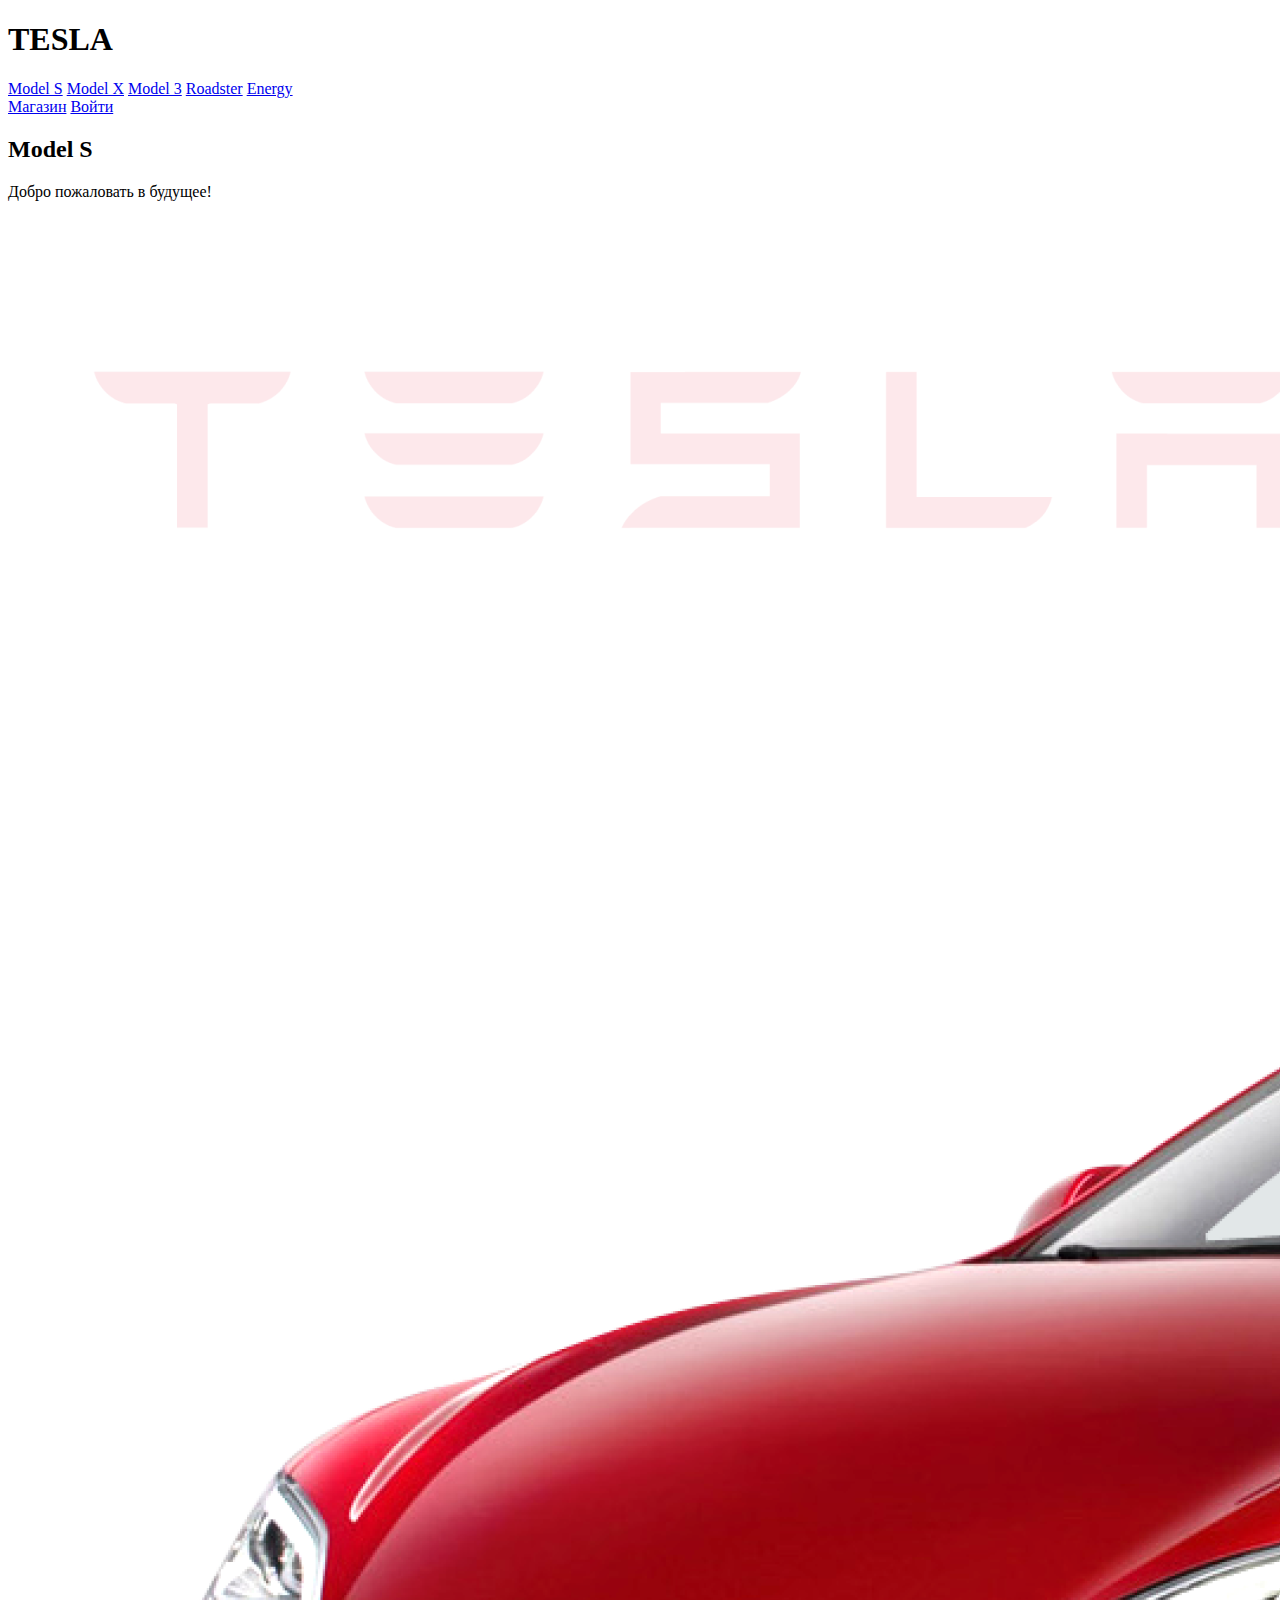
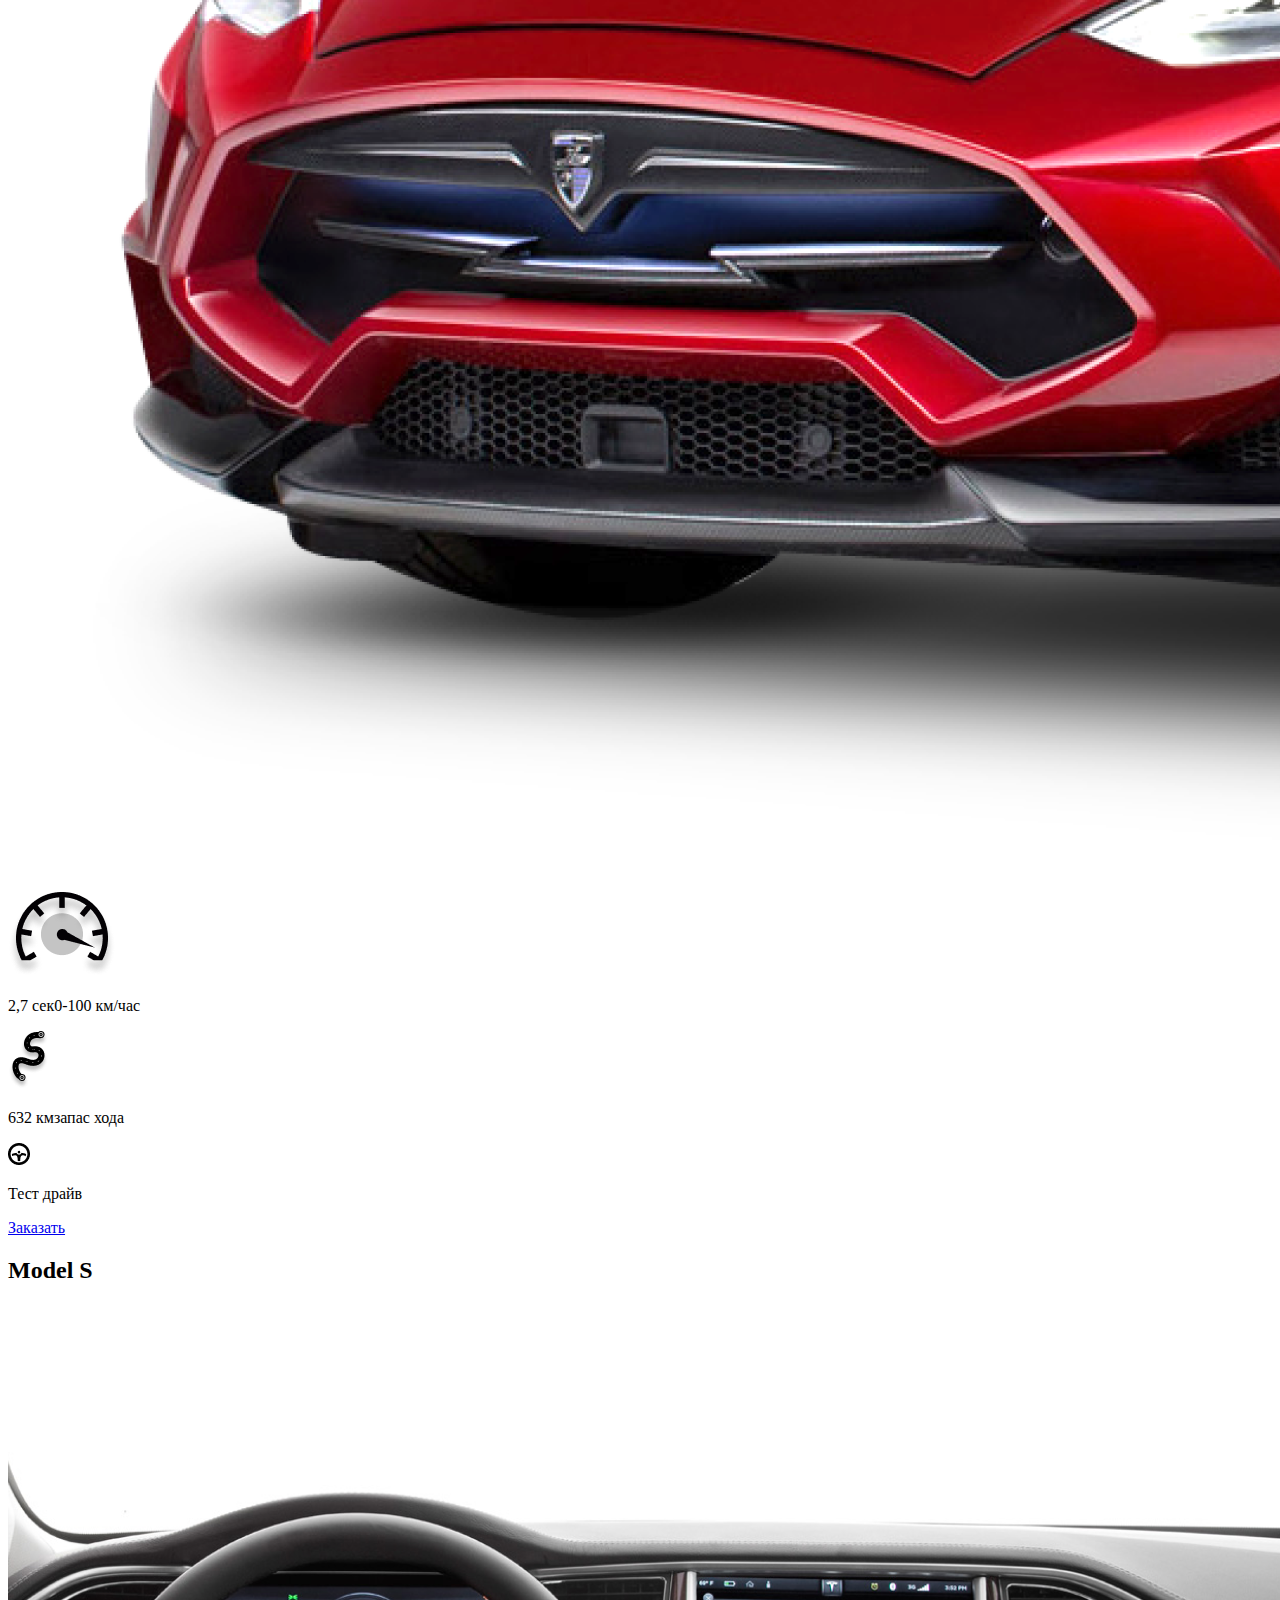
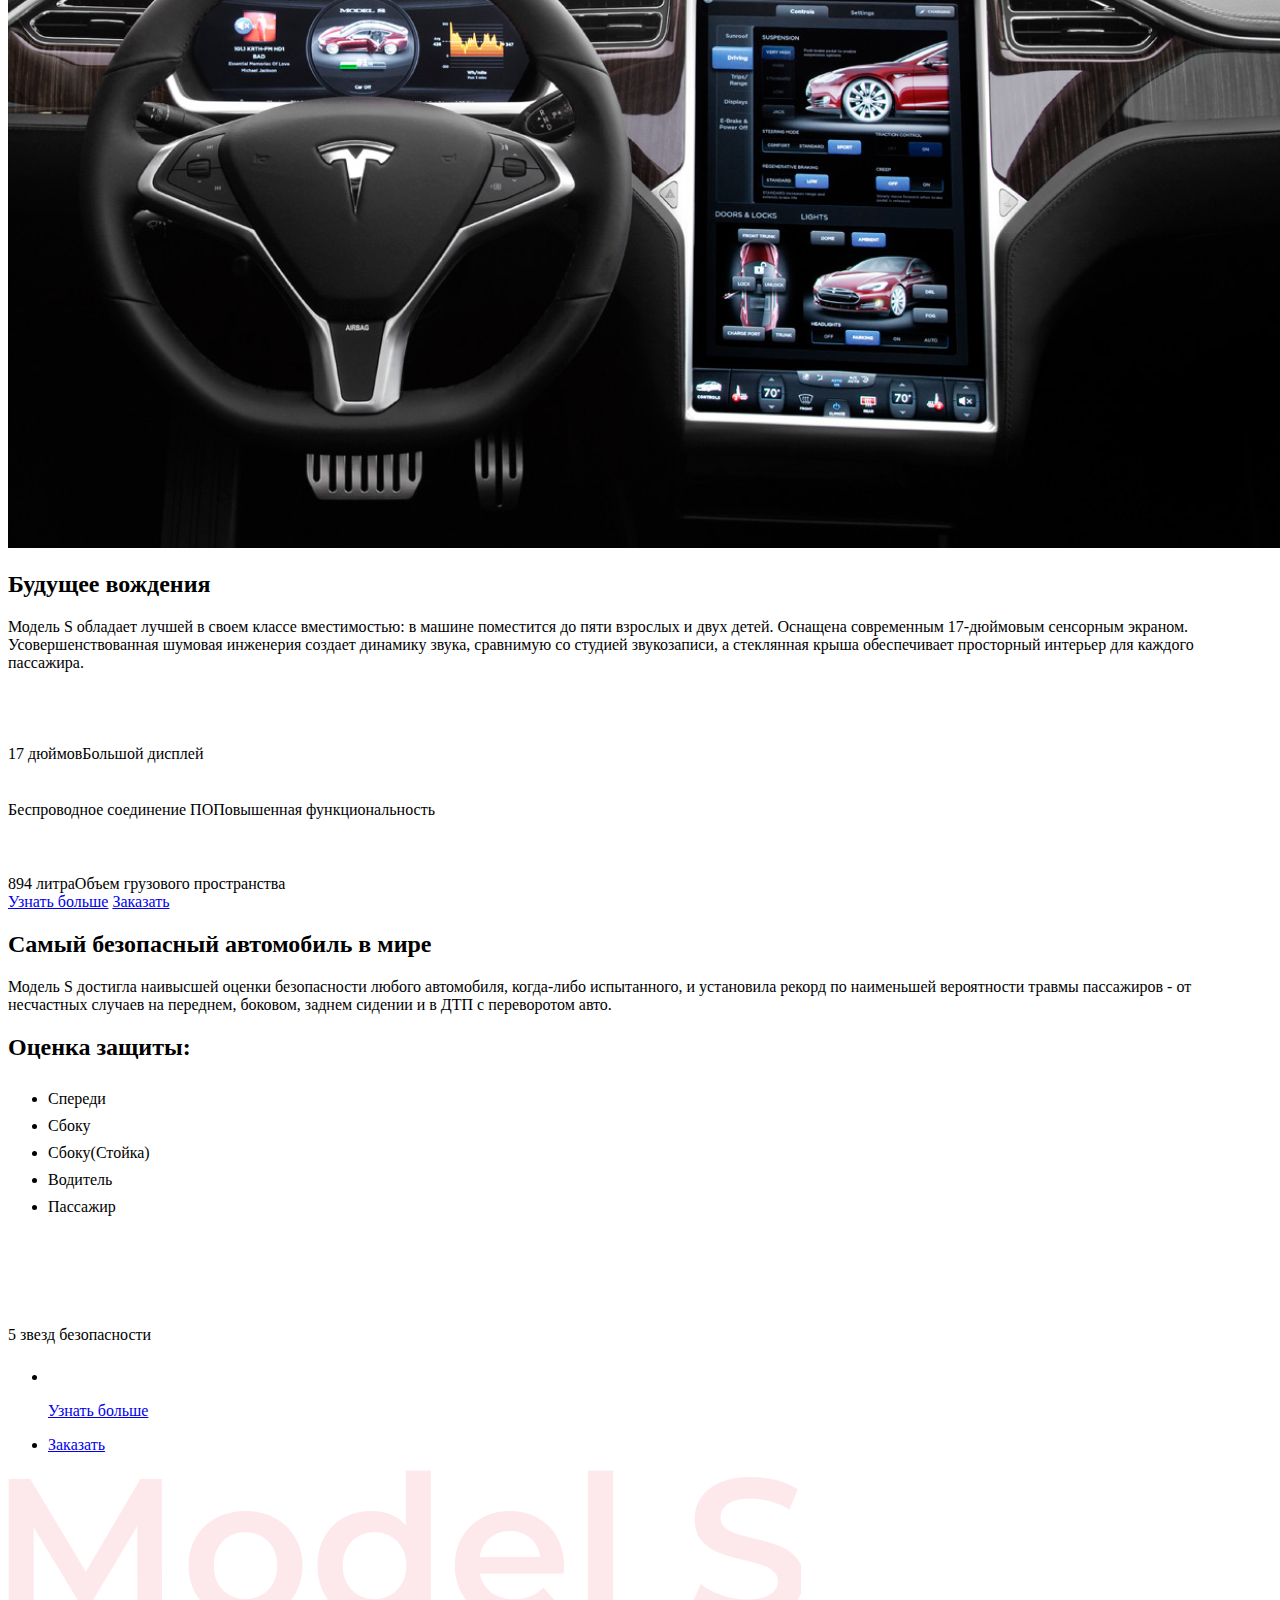
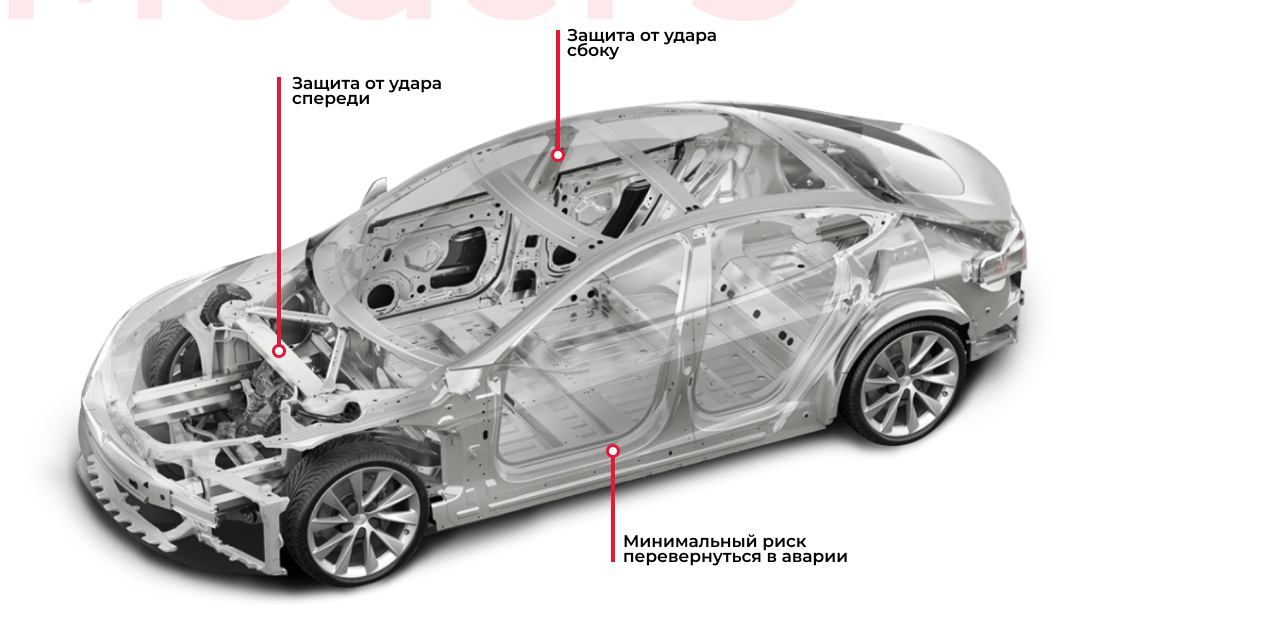
==== index.html @ 92a8d69a "подключил шрифт добавил файл fonts.css" ====
<!DOCTYPE html>
<html>
<head>
  <title>Проект 1 Tesls</title>
  <meta charset="UTF-8">
  <link rel="stylesheet" href="fonts.css">
</head>
<body>
  <header class="header">
    <h1 class="header__title">TESLA</h1>
    <nav class="menu">
      <a href="#" class="menu__link">Model S</a>
      <a href="#" class="menu__link">Model X</a>
      <a href="#" class="menu__link">Model 3</a>
      <a href="#" class="menu__link">Roadster</a>
      <a href="#" class="menu__link">Energy</a>
    </nav>
    <nav class="menu">
      <a href="#" class="menu__link">Магазин</a>
      <a href="#" class="menu__link">Войти</a>
    </nav>
    <div class="header__burger">
      <span></span>
    </div>
  </header>
  <section class="container">
    <section class="start">
      <h2 class="start__title">Model S </h2>
      <p class="start__text">Добро пожаловать в будущее!</p>
    </section>
    <section class="tesla">
      <img class="tesla__imgtext" src="img/Tesla-Wordmark-Red.png" alt="Картинка надписи тесла">
      <img class="tesla__imgcartesla" src="img/tesla-png-tesla-png-hd-1636.png" alt="Картинка авто">
    </section>
    <section class="specifications">
      <img class="specifications__speedometer" src="img/Speed.png" alt="Картинка спидометра">
      <p class="specifications__text">2,7 сек<span>0-100 км/час</span></p>
      <img class="specifications__road" src="img/Road icon.png" alt="Картинка дороги">
      <p class="specifications__text">632 км<span>запас хода</span></p>
      <img class="specifications__steering" src="img/steering-wheel.png" alt="Картинка руля">
      <p class="specifications__text">Тест драйв</p>
      <a href="#" class="specifications__item">Заказать</a>
    </section>
    <section class="salon">
      <h2 class="salon__text">Model S</h2>
      <img class="salon__interior" src="img/2013-tesla-model-s-cockpit.png" alt="Картинка салона авто">
    </section>
    <section class="description">
      <h2 class="description__title">Будущее вождения</h2>
      <p class="description__text">Модель S обладает лучшей в своем классе вместимостью: в машине поместится до пяти взрослых и двух детей. Оснащена современным 17-дюймовым сенсорным экраном. Усовершенствованная шумовая инженерия создает динамику звука, сравнимую со студией звукозаписи, а стеклянная крыша обеспечивает просторный интерьер для каждого пассажира.</p>
      <div class="parameters">
        <img class="parameters__smartphone" src="img/screen.png" alt="Картинка смартфона">
        <div class="parameters__item">17 дюймов<span>Большой дисплей</span></div>
        <img class="parameters__wifi" src="img/Group.png" alt="Картинка wi-fi">
        <div class="parameters__item">Беспроводное соединение ПО<span>Повышенная функциональность</span></div>
        <img class="parameters__petrol" src="img/bag.png" alt="Картинка бензобака">
        <div class="parameters__item">894 литра<span>Объем грузового пространства</span></div>
      </div>
      <a href="#" class="description__link">Узнать больше</a>
      <a href="#" class="description__link">Заказать</a>
    </section>
    <section class="safety">
      <div class="safety__description">
        <h2 class="safety__title">Самый безопасный автомобиль в мире</h2>
        <p class="safety__text">Модель S достигла наивысшей оценки безопасности любого автомобиля, когда-либо испытанного, и установила рекорд по наименьшей вероятности травмы пассажиров - от несчастных случаев на переднем, боковом, заднем сидении и в ДТП с переворотом авто.</p>
      </div>
      <div class="stars">
        <h2 class="stars__subtitle">Оценка защиты:</h2>
        <ul class="stars__list">
          <li class="stars__item">Спереди
            <img class="stars__stars" src="img/Star.png" alt="Картинка звездочек">
            <img class="stars__stars" src="img/Star.png" alt="Картинка звездочек">
            <img class="stars__stars" src="img/Star.png" alt="Картинка звездочек">
            <img class="stars__stars" src="img/Star.png" alt="Картинка звездочек">
            <img class="stars__stars" src="img/Star.png" alt="Картинка звездочек">
          </li>
          <li class="stars__item">Сбоку
            <img class="stars__stars" src="img/Star.png" alt="Картинка звездочек">
            <img class="stars__stars" src="img/Star.png" alt="Картинка звездочек">
            <img class="stars__stars" src="img/Star.png" alt="Картинка звездочек">
            <img class="stars__stars" src="img/Star.png" alt="Картинка звездочек">
            <img class="stars__stars" src="img/Star.png" alt="Картинка звездочек">
          </li>
          <li class="stars__item">Сбоку<span>(Стойка)</span>
            <img class="stars__stars" src="img/Star.png" alt="Картинка звездочек">
            <img class="stars__stars" src="img/Star.png" alt="Картинка звездочек">
            <img class="stars__stars" src="img/Star.png" alt="Картинка звездочек">
            <img class="stars__stars" src="img/Star.png" alt="Картинка звездочек">
            <img class="stars__stars" src="img/Star.png" alt="Картинка звездочек">
          </li>
          <li class="stars__item">Водитель
            <img class="stars__stars" src="img/Star.png" alt="Картинка звездочек">
            <img class="stars__stars" src="img/Star.png" alt="Картинка звездочек">
            <img class="stars__stars" src="img/Star.png" alt="Картинка звездочек">
            <img class="stars__stars" src="img/Star.png" alt="Картинка звездочек">
            <img class="stars__stars" src="img/Star.png" alt="Картинка звездочек">
          </li>
          <li class="stars__item">Пассажир
            <img class="stars__stars" src="img/Star.png" alt="Картинка звездочек">
            <img class="stars__stars" src="img/Star.png" alt="Картинка звездочек">
            <img class="stars__stars" src="img/Star.png" alt="Картинка звездочек">
            <img class="stars__stars" src="img/Star.png" alt="Картинка звездочек">
            <img class="stars__stars" src="img/Star.png" alt="Картинка звездочек">
          </li>
        </ul>
      </div>
      <div class="fivestars">
        <img class="fivestars__shield" src="img/Group shield.png" alt="Картинка щита">
        <p class="fivestars__textstars">5 звезд безопасности</p>
        <ul class="fivestars__menu">
          <li class="fivestars__link">
            <a href="#" class="fivestars__link">
              <img class="fivestars__circle" src="img/Group circle.png" alt="Картинка кружок">
              <p class="fivestars__text">Узнать больше</p>
            </a>
          </li>
          <li class="fivestars__link">
            <a href="#" class="fivestars__link">Заказать</a>
          </li>
        </ul>
      </div>
      <div class="schema">
        <img class="schema__title" src="img/Model S.png" alt="Картинка Модель S">
        <img class="schema__imgcar" src="img/Car frame group.png" alt="Картинка авто">
      </div>
    </section>
  </section>
</body>
</html>
---- fonts.css ----
@import url('https://fonts.googleapis.com/css2?family=Montserrat:wght@100&family=Oswald:wght@700&display=swap');
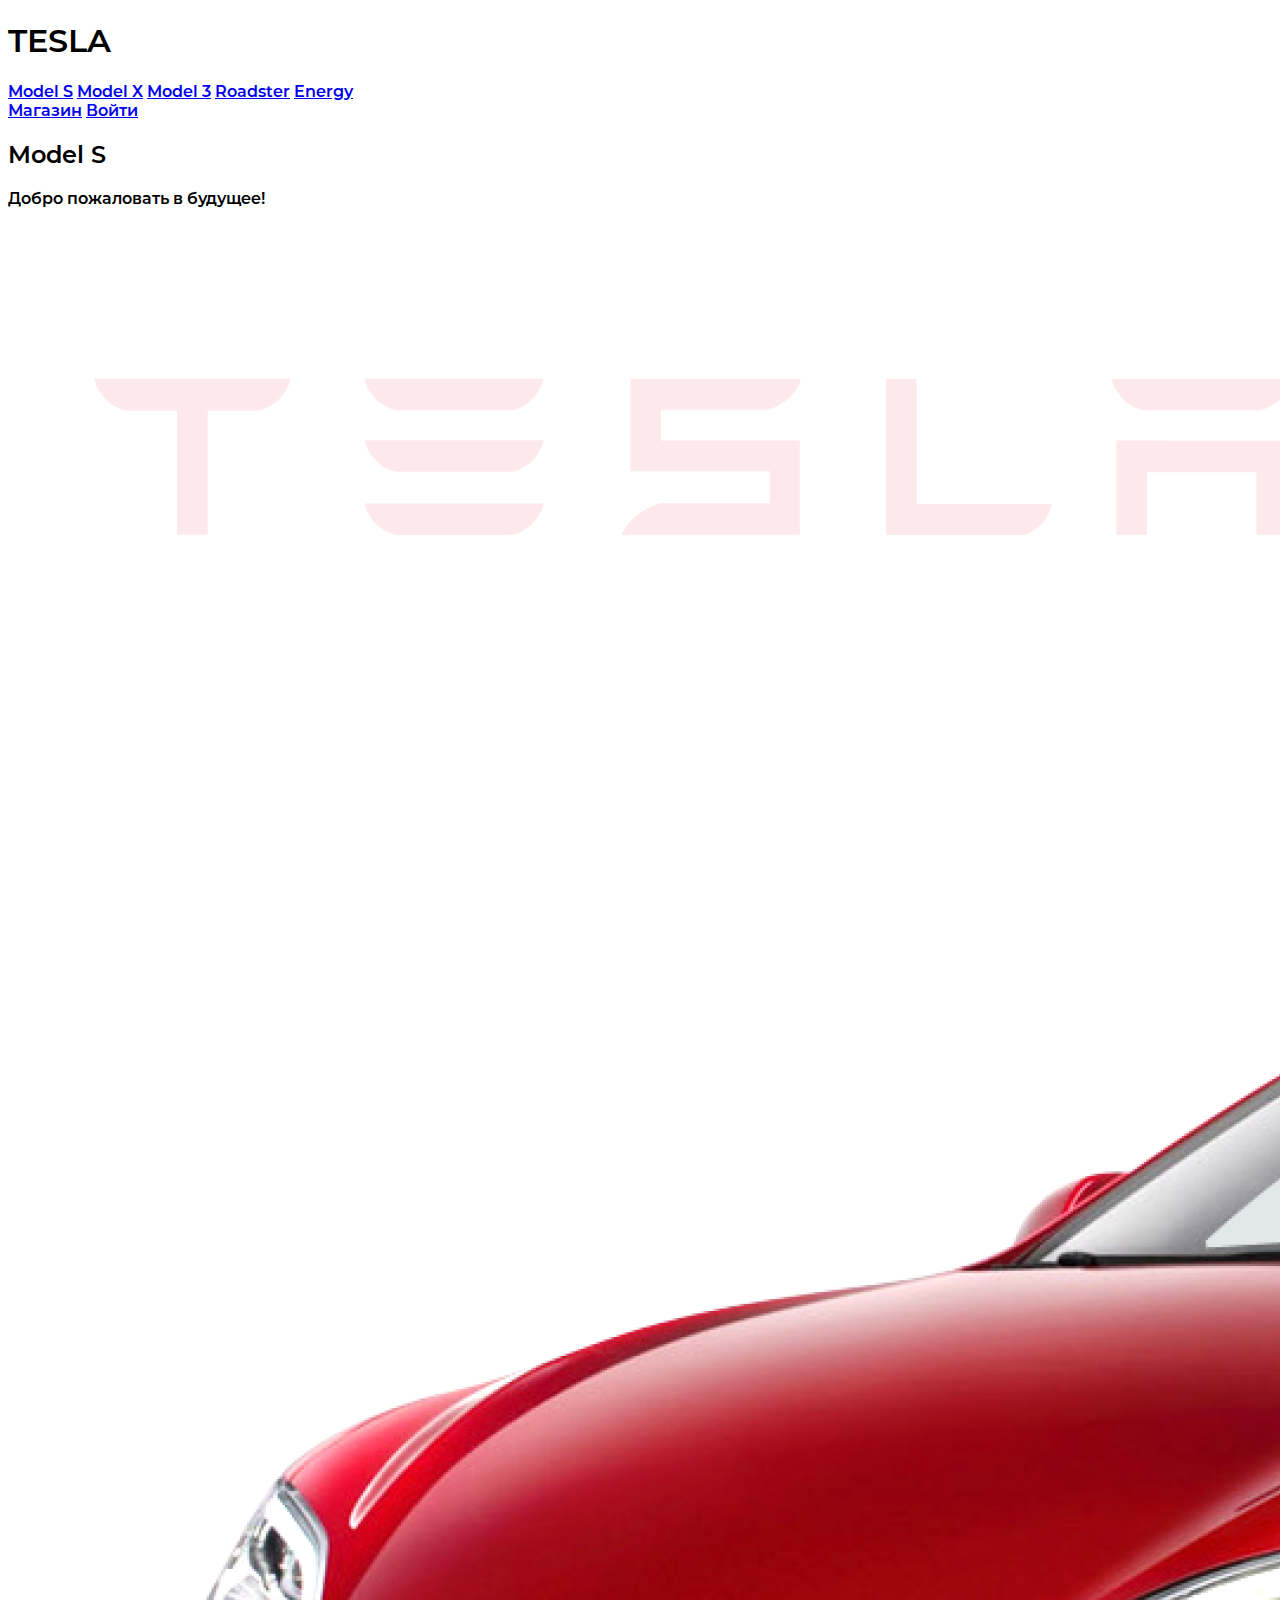
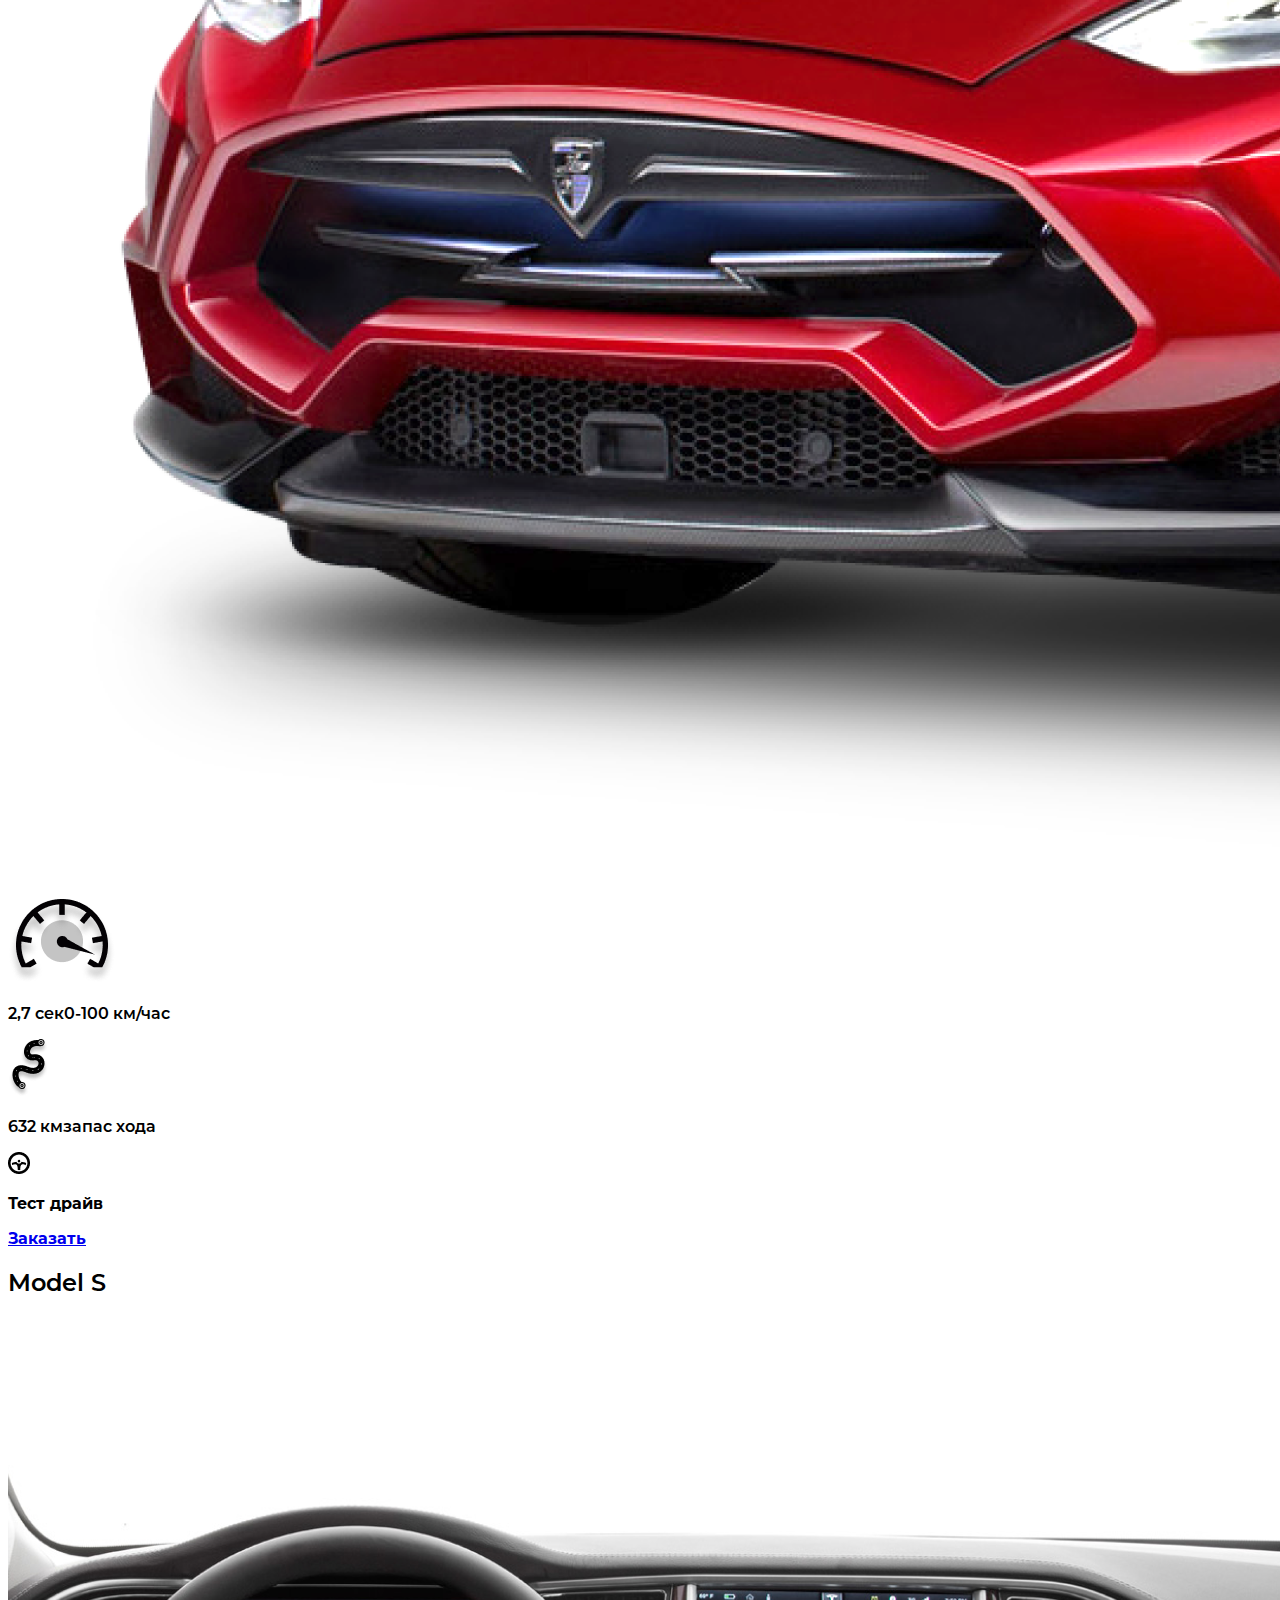
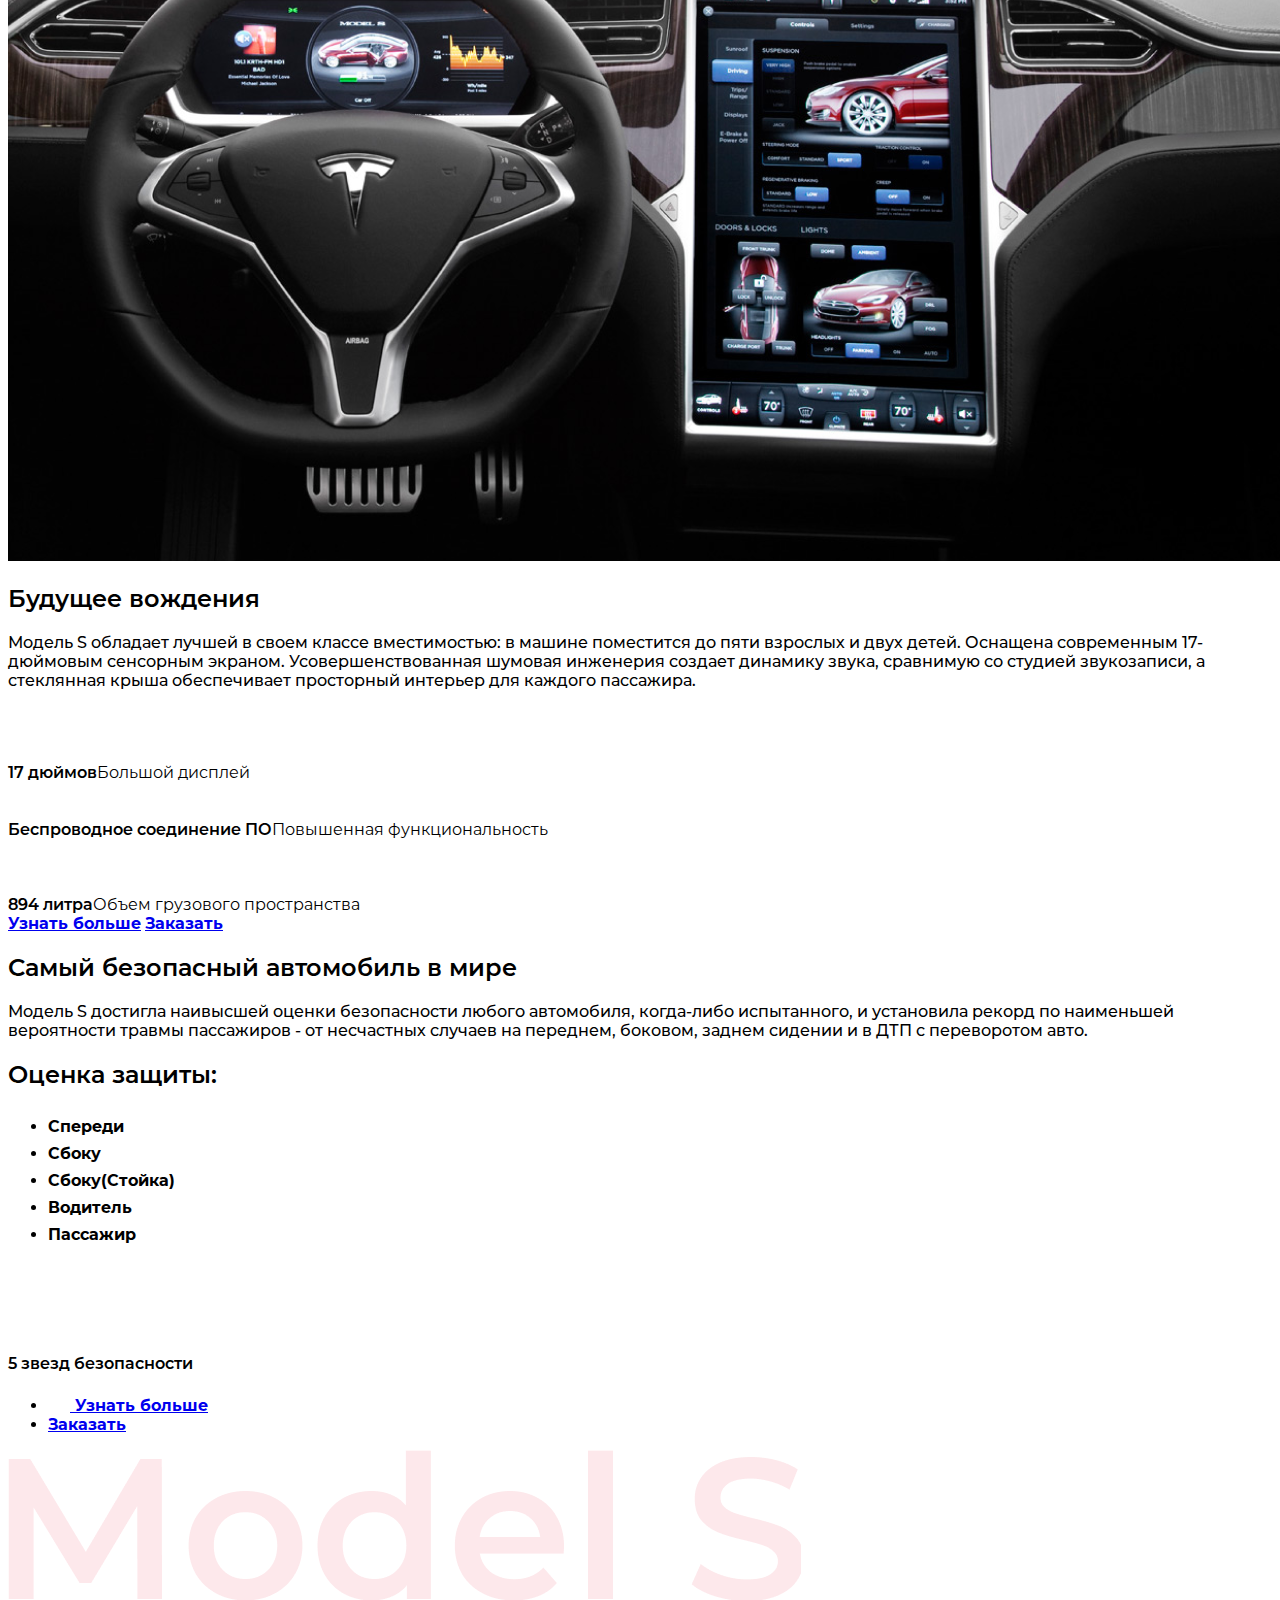
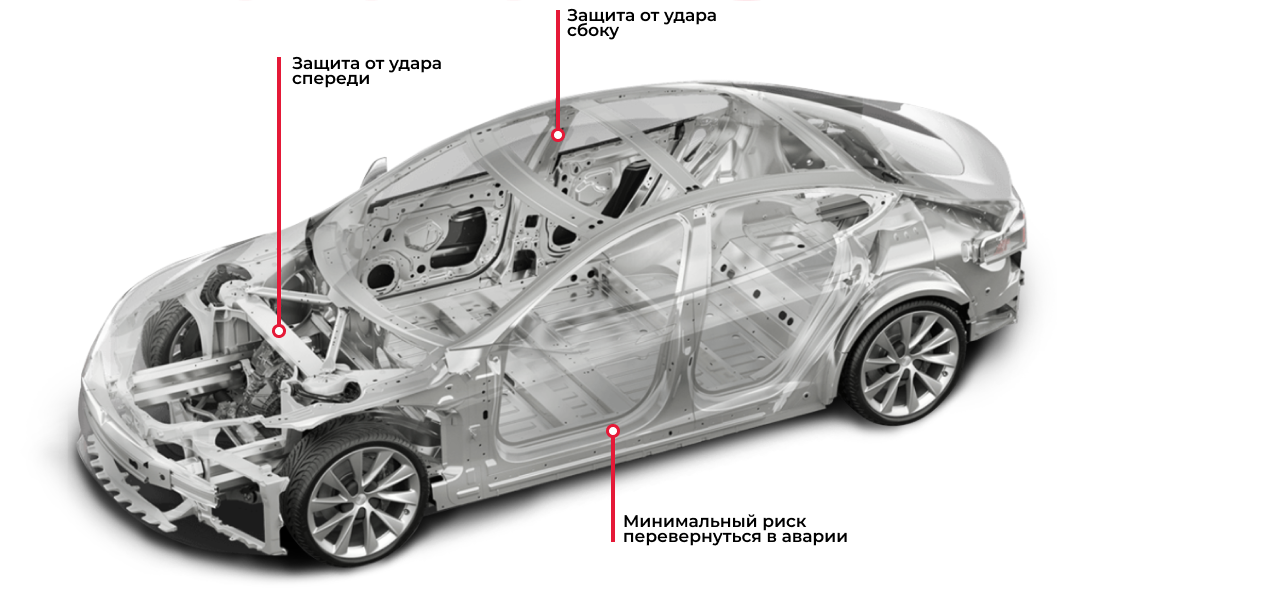
==== commit 3560afa3: "подключил шрифты" ====
--- a/index.html
+++ b/index.html
@@ -4,6 +4,7 @@
   <title>Проект 1 Tesls</title>
   <meta charset="UTF-8">
   <link rel="stylesheet" href="fonts.css">
+  <link rel="stylesheet" href="style.css">
 </head>
 <body>
   <header class="header">
@@ -38,7 +39,7 @@
       <img class="specifications__road" src="img/Road icon.png" alt="Картинка дороги">
       <p class="specifications__text">632 км<span>запас хода</span></p>
       <img class="specifications__steering" src="img/steering-wheel.png" alt="Картинка руля">
-      <p class="specifications__text">Тест драйв</p>
+      <p class="specifications__item">Тест драйв</p>
       <a href="#" class="specifications__item">Заказать</a>
     </section>
     <section class="salon">
@@ -50,11 +51,11 @@
       <p class="description__text">Модель S обладает лучшей в своем классе вместимостью: в машине поместится до пяти взрослых и двух детей. Оснащена современным 17-дюймовым сенсорным экраном. Усовершенствованная шумовая инженерия создает динамику звука, сравнимую со студией звукозаписи, а стеклянная крыша обеспечивает просторный интерьер для каждого пассажира.</p>
       <div class="parameters">
         <img class="parameters__smartphone" src="img/screen.png" alt="Картинка смартфона">
-        <div class="parameters__item">17 дюймов<span>Большой дисплей</span></div>
+        <div class="parameters__item">17 дюймов<span class="parameters__small">Большой дисплей</span></div>
         <img class="parameters__wifi" src="img/Group.png" alt="Картинка wi-fi">
-        <div class="parameters__item">Беспроводное соединение ПО<span>Повышенная функциональность</span></div>
+        <div class="parameters__item">Беспроводное соединение ПО<span class="parameters__small">Повышенная функциональность</span></div>
         <img class="parameters__petrol" src="img/bag.png" alt="Картинка бензобака">
-        <div class="parameters__item">894 литра<span>Объем грузового пространства</span></div>
+        <div class="parameters__item">894 литра<span class="parameters__small">Объем грузового пространства</span></div>
       </div>
       <a href="#" class="description__link">Узнать больше</a>
       <a href="#" class="description__link">Заказать</a>
@@ -111,7 +112,7 @@
           <li class="fivestars__link">
             <a href="#" class="fivestars__link">
               <img class="fivestars__circle" src="img/Group circle.png" alt="Картинка кружок">
-              <p class="fivestars__text">Узнать больше</p>
+              <a href="#" class="fivestars__text">Узнать больше</a>
             </a>
           </li>
           <li class="fivestars__link">
--- a/fonts.css
+++ b/fonts.css
@@ -1 +1,55 @@
-@import url('https://fonts.googleapis.com/css2?family=Montserrat:wght@100&family=Oswald:wght@700&display=swap');+/* font converted using font-converter.net. thank you! */
+@font-face {
+  font-family: "Montserrat-Bold";
+  src: url("./fonts/Montserrat-Bold.eot"); /* IE9 Compat Modes */
+  src: url("./fonts/Montserrat-Bold.eot?#iefix") format("embedded-opentype"), /* IE6-IE8 */
+    url("./fonts/Montserrat-Bold.otf") format("opentype"), /* Open Type Font */
+    url("./fonts/Montserrat-Bold.svg") format("svg"), /* Legacy iOS */
+    url("./fonts/Montserrat-Bold.ttf") format("truetype"), /* Safari, Android, iOS */
+    url("./fonts/Montserrat-Bold.woff") format("woff"), /* Modern Browsers */
+    url("./fonts/Montserrat-Bold.woff2") format("woff2"); /* Modern Browsers */
+  font-weight: normal;
+  font-style: normal;
+}
+
+/* font converted using font-converter.net. thank you! */
+@font-face {
+  font-family: "Montserrat-Medium";
+  src: url("./fonts/Montserrat-Medium.eot"); /* IE9 Compat Modes */
+  src: url("./fonts/Montserrat-Medium.eot?#iefix") format("embedded-opentype"), /* IE6-IE8 */
+    url("./fonts/Montserrat-Medium.otf") format("opentype"), /* Open Type Font */
+    url("./fonts/Montserrat-Medium.svg") format("svg"), /* Legacy iOS */
+    url("./fonts/Montserrat-Medium.ttf") format("truetype"), /* Safari, Android, iOS */
+    url("./fonts/Montserrat-Medium.woff") format("woff"), /* Modern Browsers */
+    url("./fonts/Montserrat-Medium.woff2") format("woff2"); /* Modern Browsers */
+  font-weight: normal;
+  font-style: normal;
+}
+
+/* font converted using font-converter.net. thank you! */
+@font-face {
+  font-family: "Montserrat-Regular";
+  src: url("./fonts/Montserrat-Regular.eot"); /* IE9 Compat Modes */
+  src: url("./fonts/Montserrat-Regular.eot?#iefix") format("embedded-opentype"), /* IE6-IE8 */
+    url("./fonts/Montserrat-Regular.otf") format("opentype"), /* Open Type Font */
+    url("./fonts/Montserrat-Regular.svg") format("svg"), /* Legacy iOS */
+    url("./fonts/Montserrat-Regular.ttf") format("truetype"), /* Safari, Android, iOS */
+    url("./fonts/Montserrat-Regular.woff") format("woff"), /* Modern Browsers */
+    url("./fonts/Montserrat-Regular.woff2") format("woff2"); /* Modern Browsers */
+  font-weight: normal;
+  font-style: normal;
+}
+
+/* font converted using font-converter.net. thank you! */
+@font-face {
+  font-family: "Montserrat-SemiBold";
+  src: url("./fonts/Montserrat-SemiBold.eot"); /* IE9 Compat Modes */
+  src: url("./fonts/Montserrat-SemiBold.eot?#iefix") format("embedded-opentype"), /* IE6-IE8 */
+    url("./fonts/Montserrat-SemiBold.otf") format("opentype"), /* Open Type Font */
+    url("./fonts/Montserrat-SemiBold.svg") format("svg"), /* Legacy iOS */
+    url("./fonts/Montserrat-SemiBold.ttf") format("truetype"), /* Safari, Android, iOS */
+    url("./fonts/Montserrat-SemiBold.woff") format("woff"), /* Modern Browsers */
+    url("./fonts/Montserrat-SemiBold.woff2") format("woff2"); /* Modern Browsers */
+  font-weight: normal;
+  font-style: normal;
+}--- a/style.css
+++ b/style.css
@@ -0,0 +1,18 @@
+/*@import "fonts.css";*/
+
+/*body {
+	font-family: "Montserrat-SemiBold";
+}*/
+
+.header, .start, .specifications, .salon, .description__title, .parameters__item, .safety__title, .stars__subtitle, .fivestars__textstars{
+	font-family: "Montserrat-SemiBold";
+}
+.specifications__item, .description__link, .stars__item, .fivestars__text, .fivestars__link{
+	font-family: "Montserrat-Bold";
+}
+.description__text, .safety__text{
+	font-family: "Montserrat-Medium";
+}
+.parameters__small{
+	font-family: "Montserrat-Regular";
+}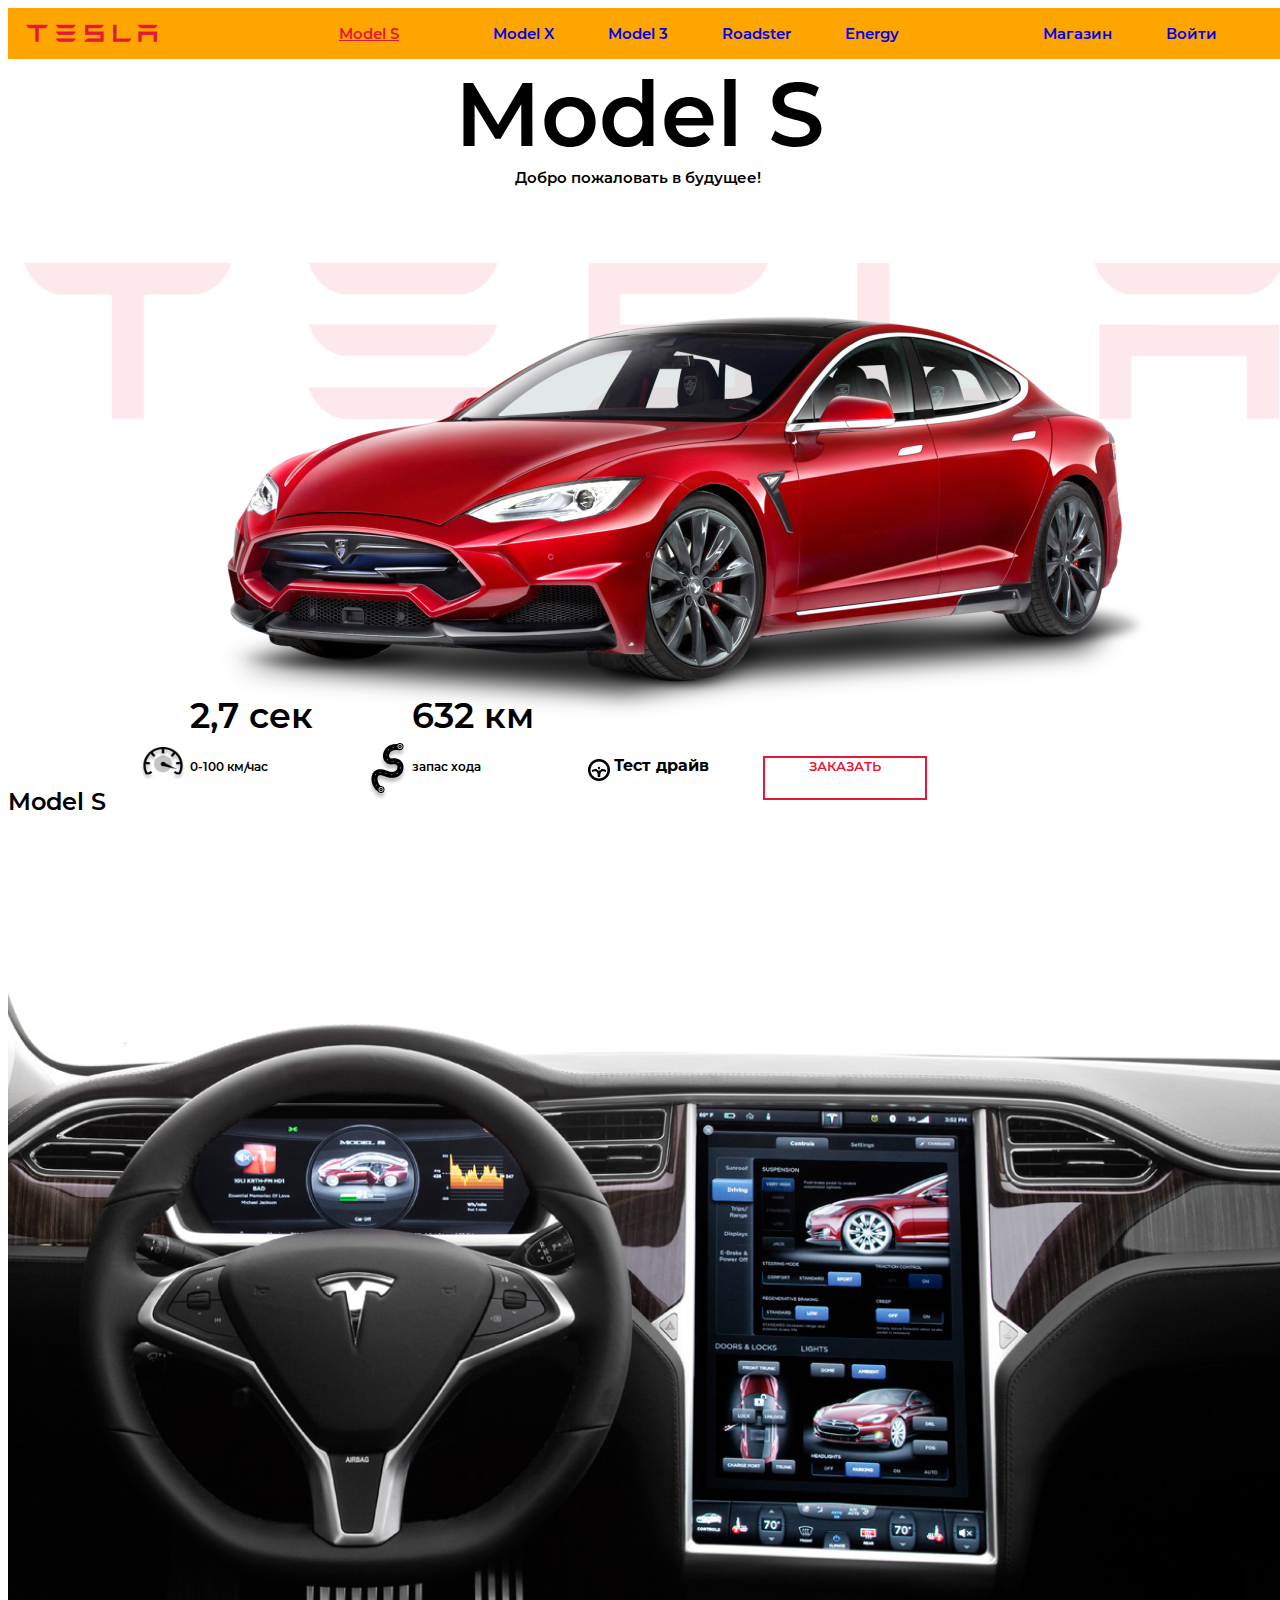
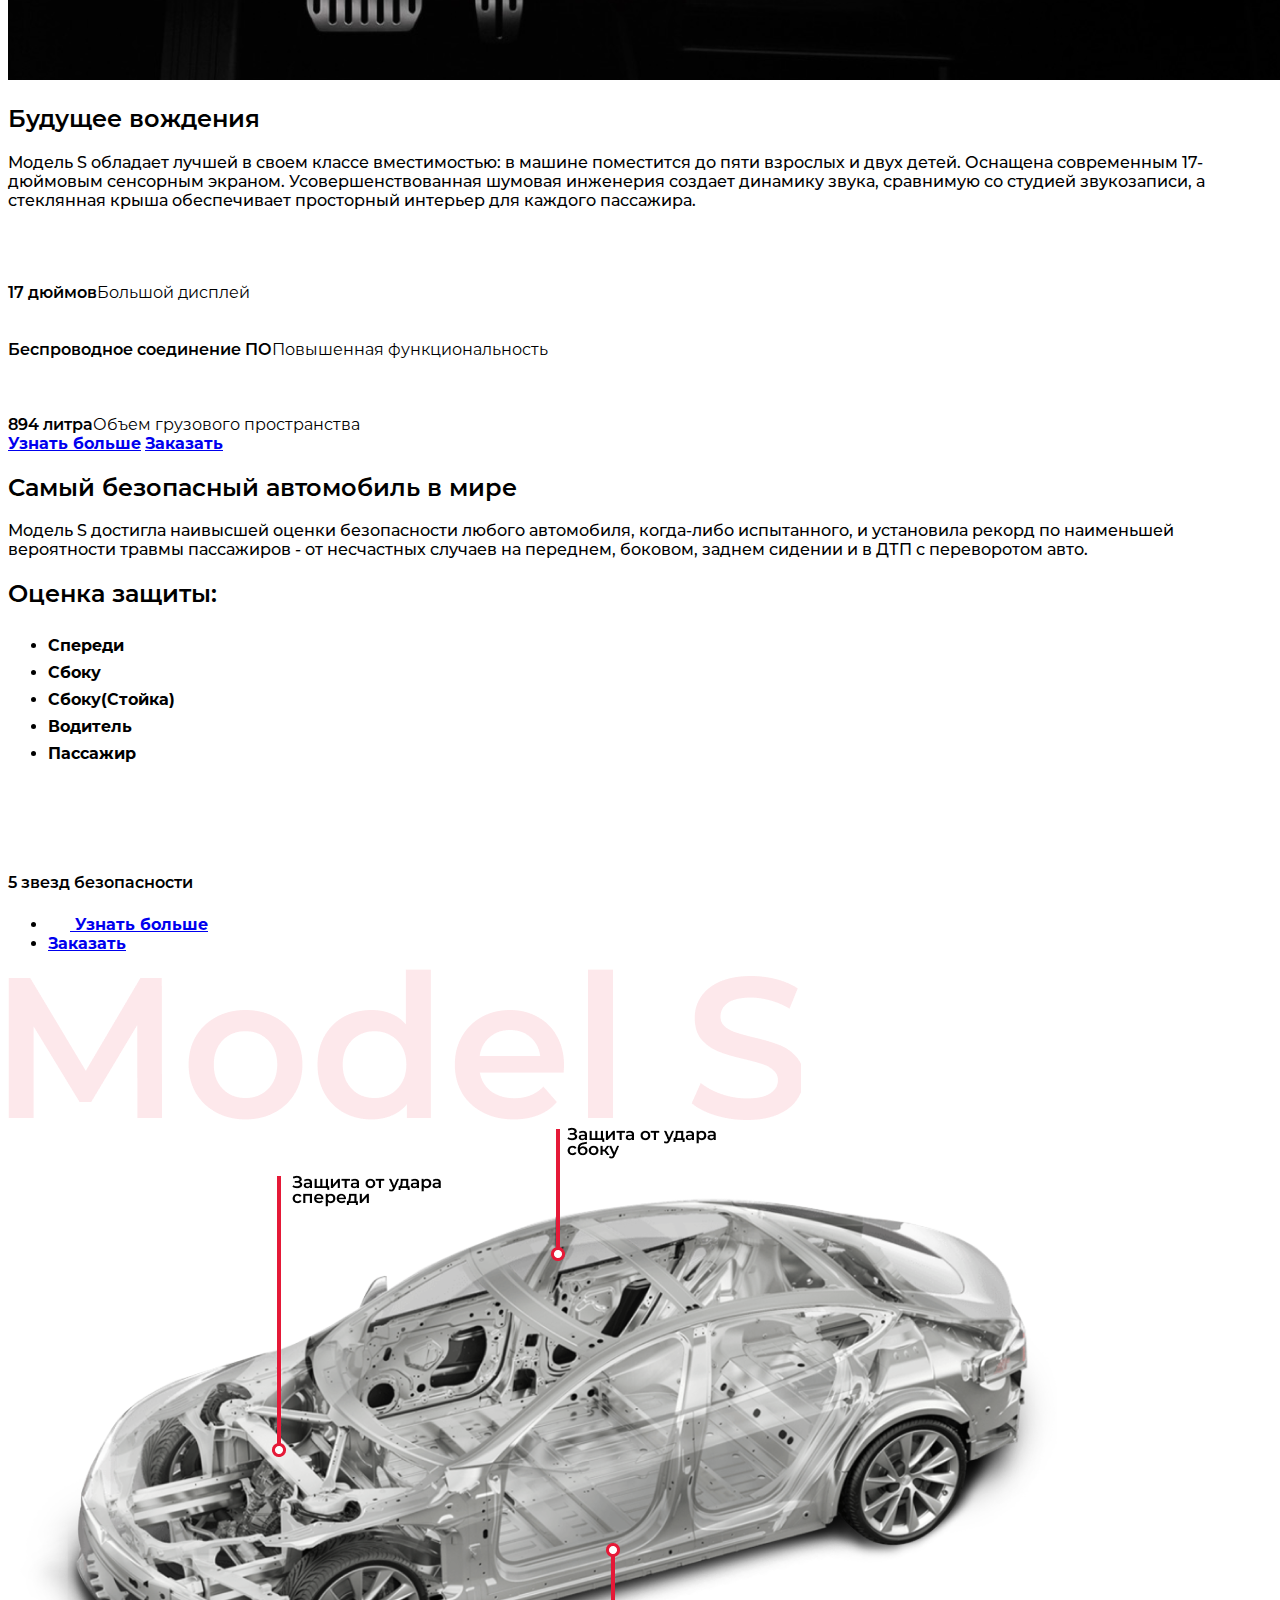
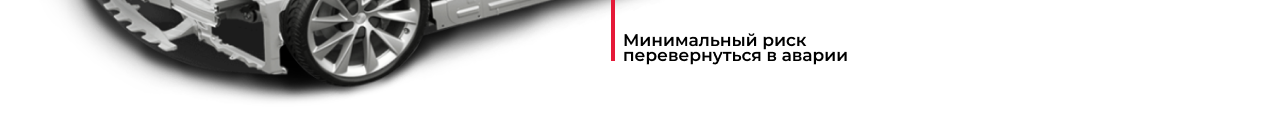
==== commit 33987853: "подключил стили хэдэра и первой секции" ====
--- a/index.html
+++ b/index.html
@@ -8,19 +8,21 @@
 </head>
 <body>
   <header class="header">
-    <h1 class="header__title">TESLA</h1>
+    <img class="header__title" src="img/Tesla-Wordmark-Red1.png" alt="картинка надписи мелко Тесла">
     <nav class="menu">
-      <a href="#" class="menu__link">Model S</a>
+      <a href="#" class="menu__link-1">Model S</a>
       <a href="#" class="menu__link">Model X</a>
       <a href="#" class="menu__link">Model 3</a>
       <a href="#" class="menu__link">Roadster</a>
       <a href="#" class="menu__link">Energy</a>
     </nav>
-    <nav class="menu">
+    <nav class="menu__store">
       <a href="#" class="menu__link">Магазин</a>
       <a href="#" class="menu__link">Войти</a>
     </nav>
     <div class="header__burger">
+      <span></span>
+      <span></span>
       <span></span>
     </div>
   </header>
@@ -35,12 +37,12 @@
     </section>
     <section class="specifications">
       <img class="specifications__speedometer" src="img/Speed.png" alt="Картинка спидометра">
-      <p class="specifications__text">2,7 сек<span>0-100 км/час</span></p>
+      <p class="specifications__text">2,7 сек<br><span class="specifications__spantext">0-100 км/час</span></p>
       <img class="specifications__road" src="img/Road icon.png" alt="Картинка дороги">
-      <p class="specifications__text">632 км<span>запас хода</span></p>
+      <p class="specifications__text">632 км<br><span class="specifications__spantext">запас хода</span></p>
       <img class="specifications__steering" src="img/steering-wheel.png" alt="Картинка руля">
       <p class="specifications__item">Тест драйв</p>
-      <a href="#" class="specifications__item">Заказать</a>
+      <a href="#" class="specifications__itemlink">Заказать</a>
     </section>
     <section class="salon">
       <h2 class="salon__text">Model S</h2>
--- a/style.css
+++ b/style.css
@@ -1,18 +1,231 @@
-/*@import "fonts.css";*/
-
-/*body {
-	font-family: "Montserrat-SemiBold";
-}*/
-
 .header, .start, .specifications, .salon, .description__title, .parameters__item, .safety__title, .stars__subtitle, .fivestars__textstars{
-	font-family: "Montserrat-SemiBold";
+font-family: "Montserrat-SemiBold";
 }
 .specifications__item, .description__link, .stars__item, .fivestars__text, .fivestars__link{
-	font-family: "Montserrat-Bold";
+font-family: "Montserrat-Bold";
 }
 .description__text, .safety__text{
-	font-family: "Montserrat-Medium";
+font-family: "Montserrat-Medium";
 }
 .parameters__small{
-	font-family: "Montserrat-Regular";
+font-family: "Montserrat-Regular";
+}
+
+body{
+max-width: 1440px;
+max-height: 2700px;
+}
+
+.header{
+background: orange;
+position: relative;
+width: 1338px;
+height: 51px;
+color: #000000;
+}
+
+
+.menu{
+/*border: 5px solid green;*/
+position: relative;
+display: inline-block;
+bottom: 20px;
+}
+.menu__store{
+display: inline-block;
+position: relative;
+bottom: 20px;
+padding-left: 90px;
+/*border: 5px solid green;*/
+}
+.menu__link-1{
+padding: 5px 10px;
+margin-right: 40px;
+margin-left: 150px;
+
+font-weight: 600;
+font-size: 15px;
+line-height: 18px;
+cursor: pointer;
+color: #E51937;
+}
+.menu__link{
+padding: 5px 10px;
+margin-left: 30px;
+
+
+font-weight: 600;
+font-size: 15px;
+line-height: 18px;
+text-decoration: none;
+cursor: pointer;
+}
+.menu__link:hover{
+background-color: #E51937;
+border-radius: 10px;
+}
+.menu__link-1:hover{
+background-color: #E51937;
+border-radius: 10px;
+color: #000000;
+}
+
+
+.header__burger{
+/*border: 5px solid green;*/
+position: relative;
+display: block;
+
+margin-left: auto;
+bottom: 60px;
+
+width: 30px;
+height: 30px;
+cursor: pointer;
+}
+
+
+
+.header__burger span,
+.header__burger span:before,
+.header__burger span:after{
+position: absolute;
+background-color: #E51937;
+right: 0px;
+top: 10px;
+width: 30px;
+height: 2px;
+}
+.header__burger span:before,
+.header__burger span:after{
+content: " ";
+}
+.header__burger span:before{
+transform: translateY(-2px);
+}
+.header__burger span:after{
+transform: translateY(7px);
+}
+
+
+.start {
+/*display: block;*/
+
+}
+.start__title{
+/*border: 5px solid green;*/
+margin: 0;
+width: 370px;
+height: 110px;
+margin-left: auto;
+margin-right: auto;
+
+font-style: normal;
+font-weight: 600;
+font-size: 90px;
+line-height: 110px;
+}
+.start__text{
+	/*border: 5px solid green;*/
+
+margin: 0;
+width: 250px;
+height: 19px;
+margin-left: auto;
+margin-right: auto;
+
+font-style: normal;
+font-weight: 500;
+font-size: 15px;
+line-height: 18px;
+}
+
+.tesla__imgtext{
+/*border: 5px solid green;*/
+position: relative;
+width: 1514px;
+height: 467px;
+left: -74px;
+top: -80px;
+}
+
+.tesla__imgcartesla{
+/*border: 5px solid green;*/
+position: absolute;
+width: 968px;
+height: 450px;
+left: 199px;
+top: 278px;
+}
+
+.specifications{
+margin-top: 50px;
+margin-left: auto;
+margin-right: auto;
+width: 1000px;
+height: 58px;
+/*border: 5px solid green;*/
+/*display: inline-block;*/
+	/*position: relative;*/
+}
+
+.specifications__speedometer{
+/*border: 5px solid green;*/
+display: inline-block;
+position: relative;
+width: 46px;
+height: 34.13px;
+bottom: 20px;
+
+}
+.specifications__text{
+display: inline-block;
+position: relative;
+bottom: 30px;
+margin: 15px 50px 0 0;
+
+font-style: normal;
+font-weight: 600;
+font-size: 35px;
+line-height: 43px;
+}
+.specifications__steering{
+display: inline-block;
+position: relative;
+bottom: 20px;
+}
+.specifications__item{
+display: inline-block;
+position: relative;
+bottom: 30px;
+margin: 15px 50px 0 0;
+}
+
+
+.specifications__spantext{
+margin: 0;
+/*border: 5px solid green;*/
+font-style: normal;
+font-weight: normal;
+font-size: 12px;
+line-height: 15px;
+}
+.specifications__itemlink{
+display: inline-block;
+position: relative;
+bottom: 30px;
+text-decoration: none;
+cursor: pointer;
+
+width: 160px;
+height: 40px;
+border: 2px solid #E51937;
+
+font-style: normal;
+font-weight: bold;
+font-size: 13px;
+line-height: 16px;
+text-align: center;
+text-transform: uppercase;
+color: #E51937;
 }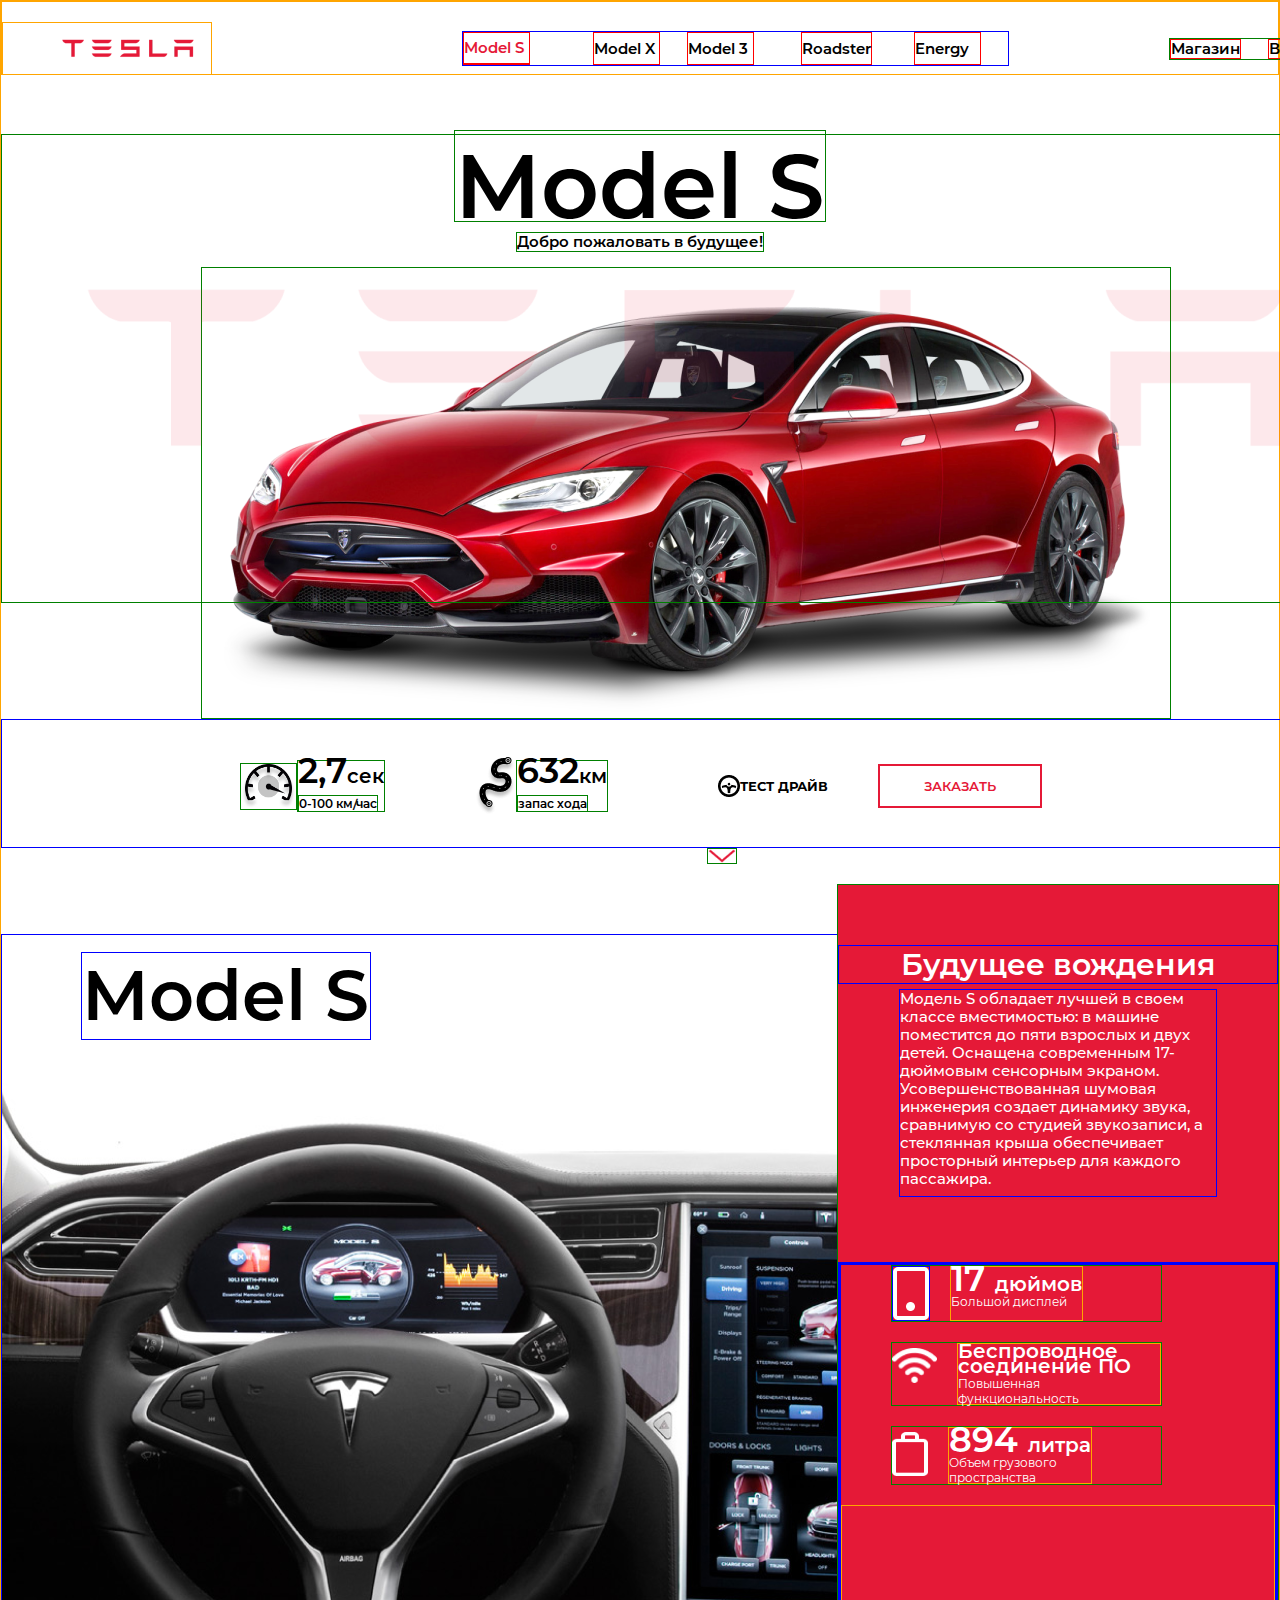
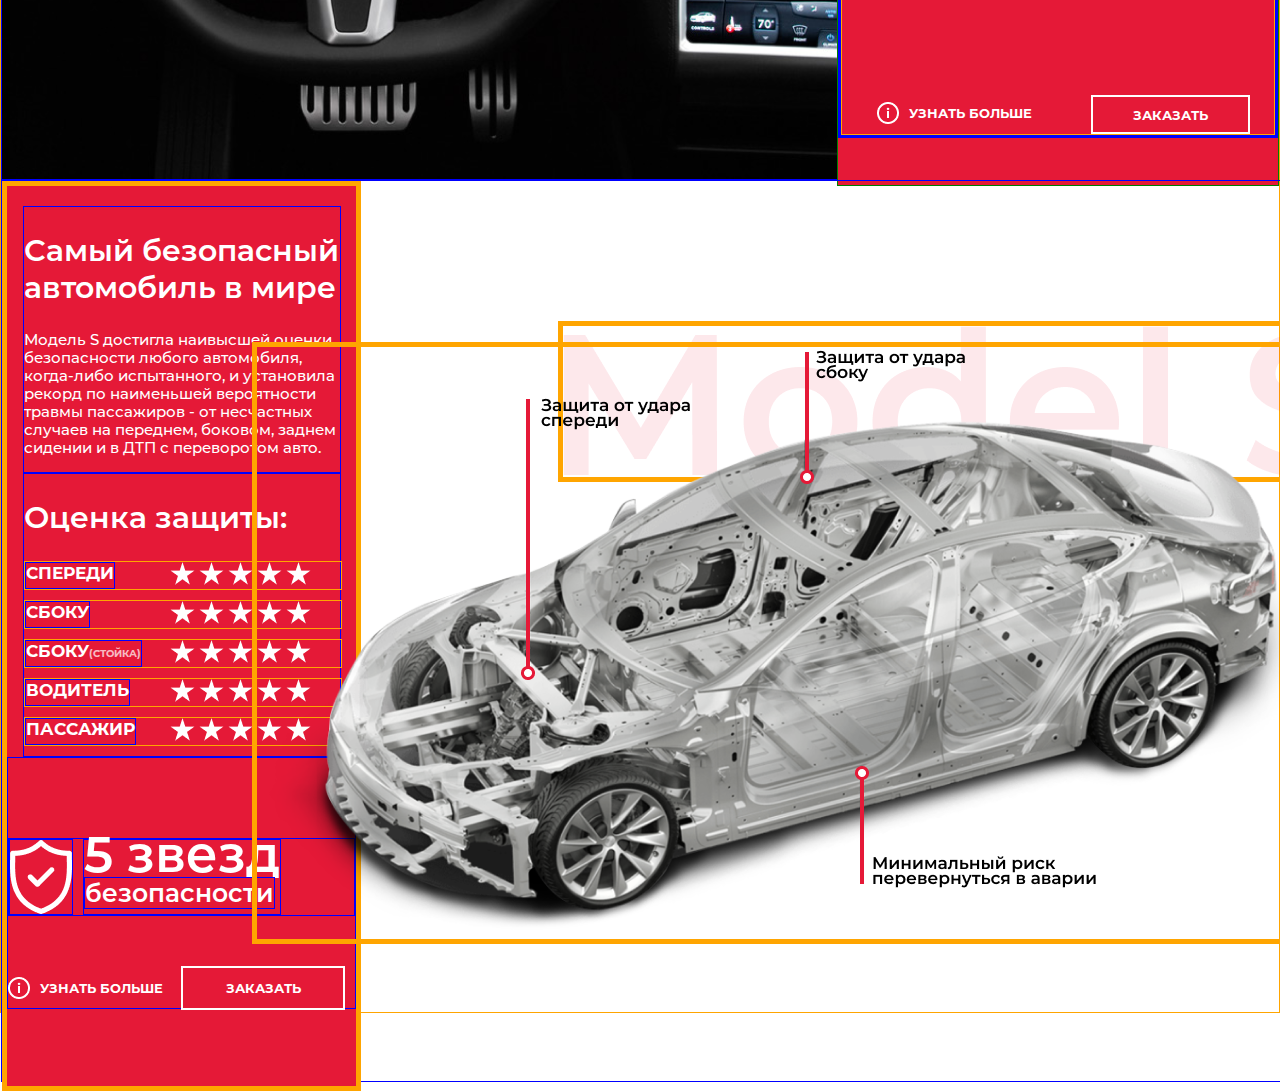
==== commit a5811182: "подключил стили хэдера и секции сайта" ====
--- a/index.html
+++ b/index.html
@@ -3,6 +3,7 @@
 <head>
   <title>Проект 1 Tesls</title>
   <meta charset="UTF-8">
+  <meta name="viewport" content="width=device-width">
   <link rel="stylesheet" href="fonts.css">
   <link rel="stylesheet" href="style.css">
 </head>
@@ -10,19 +11,17 @@
   <header class="header">
     <img class="header__title" src="img/Tesla-Wordmark-Red1.png" alt="картинка надписи мелко Тесла">
     <nav class="menu">
-      <a href="#" class="menu__link-1">Model S</a>
+      <a href="#" class="menu__link menu__link_red">Model S</a>
       <a href="#" class="menu__link">Model X</a>
       <a href="#" class="menu__link">Model 3</a>
-      <a href="#" class="menu__link">Roadster</a>
-      <a href="#" class="menu__link">Energy</a>
+      <a href="#" class="menu__link menu__link_roadster">Roadster</a>
+      <a href="#" class="menu__link menu__link_energy">Energy</a>
     </nav>
     <nav class="menu__store">
       <a href="#" class="menu__link">Магазин</a>
       <a href="#" class="menu__link">Войти</a>
     </nav>
     <div class="header__burger">
-      <span></span>
-      <span></span>
       <span></span>
     </div>
   </header>
@@ -37,90 +36,112 @@
     </section>
     <section class="specifications">
       <img class="specifications__speedometer" src="img/Speed.png" alt="Картинка спидометра">
-      <p class="specifications__text">2,7 сек<br><span class="specifications__spantext">0-100 км/час</span></p>
+      <p class="specifications__text">2,7<span class="specifications__spansmall">сек</span><br><span class="specifications__spantext">0-100 км/час</span></p>
       <img class="specifications__road" src="img/Road icon.png" alt="Картинка дороги">
-      <p class="specifications__text">632 км<br><span class="specifications__spantext">запас хода</span></p>
+      <p class="specifications__text">632<span class="specifications__spansmall">км</span><br><span class="specifications__spantext">запас хода</span></p>
       <img class="specifications__steering" src="img/steering-wheel.png" alt="Картинка руля">
       <p class="specifications__item">Тест драйв</p>
       <a href="#" class="specifications__itemlink">Заказать</a>
     </section>
+    <img class="specifications__arrow" src="img/Vector.png" alt="Картинка стрелки">
     <section class="salon">
       <h2 class="salon__text">Model S</h2>
       <img class="salon__interior" src="img/2013-tesla-model-s-cockpit.png" alt="Картинка салона авто">
-    </section>
-    <section class="description">
+      <section class="description">
       <h2 class="description__title">Будущее вождения</h2>
       <p class="description__text">Модель S обладает лучшей в своем классе вместимостью: в машине поместится до пяти взрослых и двух детей. Оснащена современным 17-дюймовым сенсорным экраном. Усовершенствованная шумовая инженерия создает динамику звука, сравнимую со студией звукозаписи, а стеклянная крыша обеспечивает просторный интерьер для каждого пассажира.</p>
       <div class="parameters">
+        <div class="parameters__block">
         <img class="parameters__smartphone" src="img/screen.png" alt="Картинка смартфона">
-        <div class="parameters__item">17 дюймов<span class="parameters__small">Большой дисплей</span></div>
+        <div class="parameters__item"><span class="parameters__spanbig">17 </span>дюймов<br><span class="parameters__small">Большой дисплей</span></div>
+        </div>
+        <div class="parameters__block">
         <img class="parameters__wifi" src="img/Group.png" alt="Картинка wi-fi">
-        <div class="parameters__item">Беспроводное соединение ПО<span class="parameters__small">Повышенная функциональность</span></div>
+        <div class="parameters__item">Беспроводное соединение ПО<br><span class="parameters__small">Повышенная функциональность</span></div>
+      </div>
+      <div class="parameters__block">
         <img class="parameters__petrol" src="img/bag.png" alt="Картинка бензобака">
-        <div class="parameters__item">894 литра<span class="parameters__small">Объем грузового пространства</span></div>
+        <div class="parameters__item"><span class="parameters__spanbig">894 </span>литра<br><span class="parameters__small">Объем грузового<br>пространства</span></div>
       </div>
-      <a href="#" class="description__link">Узнать больше</a>
-      <a href="#" class="description__link">Заказать</a>
+      <div class="parameters__info">
+      <a href="#" class="description__link"><img class="parameters__circle" src="img/Group circle.png" alt="Картинка восклицательный знак">Узнать больше</a>
+      <a href="#" class="description__link description__link_active">Заказать</a>
+    </div>
+    </div>
+    </section>
     </section>
     <section class="safety">
+      <div class="safety__block">
       <div class="safety__description">
         <h2 class="safety__title">Самый безопасный автомобиль в мире</h2>
         <p class="safety__text">Модель S достигла наивысшей оценки безопасности любого автомобиля, когда-либо испытанного, и установила рекорд по наименьшей вероятности травмы пассажиров - от несчастных случаев на переднем, боковом, заднем сидении и в ДТП с переворотом авто.</p>
       </div>
       <div class="stars">
         <h2 class="stars__subtitle">Оценка защиты:</h2>
-        <ul class="stars__list">
-          <li class="stars__item">Спереди
+        <div class="stars__list">
+          <div class="stars__item">Спереди</div>
+            <div class="stars__block"><img class="stars__stars" src="img/Star.png" alt="Картинка звездочек">
             <img class="stars__stars" src="img/Star.png" alt="Картинка звездочек">
             <img class="stars__stars" src="img/Star.png" alt="Картинка звездочек">
             <img class="stars__stars" src="img/Star.png" alt="Картинка звездочек">
             <img class="stars__stars" src="img/Star.png" alt="Картинка звездочек">
-            <img class="stars__stars" src="img/Star.png" alt="Картинка звездочек">
-          </li>
-          <li class="stars__item">Сбоку
+          </div>
+        </div>
+        <div class="stars__list">
+          <div class="stars__item">Сбоку</div>
+            <div class="stars__block"><img class="stars__stars" src="img/Star.png" alt="Картинка звездочек">
             <img class="stars__stars" src="img/Star.png" alt="Картинка звездочек">
             <img class="stars__stars" src="img/Star.png" alt="Картинка звездочек">
             <img class="stars__stars" src="img/Star.png" alt="Картинка звездочек">
             <img class="stars__stars" src="img/Star.png" alt="Картинка звездочек">
-            <img class="stars__stars" src="img/Star.png" alt="Картинка звездочек">
-          </li>
-          <li class="stars__item">Сбоку<span>(Стойка)</span>
+          </div>
+          </div>
+          <div class="stars__list">
+            <div class="stars__item">Сбоку<span class="stars__spansmall">(Стойка)</span></div>
+            <div class="stars__block"><img class="stars__stars" src="img/Star.png" alt="Картинка звездочек">
             <img class="stars__stars" src="img/Star.png" alt="Картинка звездочек">
             <img class="stars__stars" src="img/Star.png" alt="Картинка звездочек">
             <img class="stars__stars" src="img/Star.png" alt="Картинка звездочек">
             <img class="stars__stars" src="img/Star.png" alt="Картинка звездочек">
-            <img class="stars__stars" src="img/Star.png" alt="Картинка звездочек">
-          </li>
-          <li class="stars__item">Водитель
+          </div>
+          </div>
+          <div class="stars__list">
+            <div class="stars__item">Водитель</div>
+            <div class="stars__block"><img class="stars__stars" src="img/Star.png" alt="Картинка звездочек">
             <img class="stars__stars" src="img/Star.png" alt="Картинка звездочек">
             <img class="stars__stars" src="img/Star.png" alt="Картинка звездочек">
             <img class="stars__stars" src="img/Star.png" alt="Картинка звездочек">
             <img class="stars__stars" src="img/Star.png" alt="Картинка звездочек">
-            <img class="stars__stars" src="img/Star.png" alt="Картинка звездочек">
-          </li>
-          <li class="stars__item">Пассажир
+          </div>
+          </div>
+          <div class="stars__list">
+            <div class="stars__item">Пассажир</div>
+            <div class="stars__block"><img class="stars__stars" src="img/Star.png" alt="Картинка звездочек">
             <img class="stars__stars" src="img/Star.png" alt="Картинка звездочек">
             <img class="stars__stars" src="img/Star.png" alt="Картинка звездочек">
             <img class="stars__stars" src="img/Star.png" alt="Картинка звездочек">
             <img class="stars__stars" src="img/Star.png" alt="Картинка звездочек">
-            <img class="stars__stars" src="img/Star.png" alt="Картинка звездочек">
-          </li>
-        </ul>
+          </div>
+          </div>
       </div>
       <div class="fivestars">
+        <div class="fivestars__safety">
         <img class="fivestars__shield" src="img/Group shield.png" alt="Картинка щита">
-        <p class="fivestars__textstars">5 звезд безопасности</p>
-        <ul class="fivestars__menu">
-          <li class="fivestars__link">
+        <p class="fivestars__textstars">5 звезд <br><span class="fivestars__span">безопасности</span></p>
+      </div>
+      <div class="fivestars__active">
+        <div class="fivestars__menu">
             <a href="#" class="fivestars__link">
               <img class="fivestars__circle" src="img/Group circle.png" alt="Картинка кружок">
-              <a href="#" class="fivestars__text">Узнать больше</a>
-            </a>
-          </li>
-          <li class="fivestars__link">
+              Узнать больше</a>
+          </div>
+          <div class="fivestars__menu fivestars__menu_active">
             <a href="#" class="fivestars__link">Заказать</a>
-          </li>
-        </ul>
+          </div>
+        </div>
+      </div>
+        </div>
+        </div>
       </div>
       <div class="schema">
         <img class="schema__title" src="img/Model S.png" alt="Картинка Модель S">
--- a/style.css
+++ b/style.css
@@ -11,221 +11,642 @@
 font-family: "Montserrat-Regular";
 }
 
+
+
+
+
+
+
+
+
 body{
 max-width: 1440px;
-max-height: 2700px;
+border: 1px solid orange;
+margin: 0;
+display: flex;
+flex-direction: column;
+}
+
+@media (max-width:1440px){
+	body{
+	max-width: 1400px;
+	}
+	.header{
+		max-width: 1400px;
+	}
+}
+
+@media (max-width:992px){
+	body{
+	max-width: 768px;
+	}
+	.header{
+		max-width: 768px;
+	}
+}
+
+@media (max-width:767px){
+	body{
+	max-width: 375px;
+	}
+	.header{
+		max-width: 375px;
+	}
 }
 
 .header{
-background: orange;
-position: relative;
-width: 1338px;
+border: 1px solid orange;
+display: flex;
+max-width: 1440px;
 height: 51px;
-color: #000000;
-}
-
+padding-top: 21px;
+justify-content: center;
+align-content: center;
+align-items: center;
+justify-content: space-between;
+}
+
+.header__title{
+	border: 1px solid orange;
+	padding-left: 41px;
+	margin-right: 250px;
+}
 
 .menu{
-/*border: 5px solid green;*/
-position: relative;
-display: inline-block;
-bottom: 20px;
-}
+border: 1px solid blue;
+font-size: 1vw;
+display: flex;
+justify-content: center;
+align-content: center;
+/*width: max-content;*/
+}
+
 .menu__store{
-display: inline-block;
-position: relative;
-bottom: 20px;
-padding-left: 90px;
-/*border: 5px solid green;*/
-}
-.menu__link-1{
-padding: 5px 10px;
-margin-right: 40px;
-margin-left: 150px;
-
-font-weight: 600;
-font-size: 15px;
-line-height: 18px;
-cursor: pointer;
-color: #E51937;
-}
+	display: flex;
+	justify-content: center;
+	align-content: center;
+	bottom: 20px;
+	border: 1px solid green;
+	margin-left: 160px;
+}
+
 .menu__link{
-padding: 5px 10px;
-margin-left: 30px;
-
-
+	border: 1px solid red;
+	min-width: 65px;
+display: flex;
+align-items: center;
+align-content: center;
 font-weight: 600;
 font-size: 15px;
 line-height: 18px;
 text-decoration: none;
 cursor: pointer;
-}
+color: black;
+transition: color 0.3s ease-in;
+margin-right: 27px;
+}
+
+.menu__link_red{
+	border-bottom: 2px solid red;
+	display: flex;
+	align-items: center;
+	align-content: center;
+	font-weight: 600;
+	font-size: 15px;
+	cursor: pointer;
+	color: #E51937;
+	margin-right: 63px;
+	padding-bottom: 6px;
+	padding-top: 6px;
+}
+
+.menu__link_roadster{
+	margin-left: 20px;
+}
+
+.menu__link_energy{
+	margin-left: 15px;
+}
+
 .menu__link:hover{
+color: #E51937;
+}
+
+.header__burger{
+border: 2px solid green;
+display: flex;
+align-items: center;
+justify-content: flex-start;
+bottom: 60px;
+width: 24px;
+height: 20px;
+cursor: pointer;
+margin-right: 60px;
+}
+
+.header__burger span{
+width: 24px;
+height: 4px;
 background-color: #E51937;
-border-radius: 10px;
-}
-.menu__link-1:hover{
-background-color: #E51937;
-border-radius: 10px;
-color: #000000;
-}
-
-
-.header__burger{
-/*border: 5px solid green;*/
-position: relative;
-display: block;
-
-margin-left: auto;
-bottom: 60px;
-
-width: 30px;
-height: 30px;
-cursor: pointer;
-}
-
-
-
-.header__burger span,
-.header__burger span:before,
+}
+
+.header__burger span:before{
+	position: absolute;
+	content: " ";
+	width: 24px;
+	height: 4px;
+	background-color: #E51937;
+	transform: translateY(-9px);
+}
+
 .header__burger span:after{
-position: absolute;
-background-color: #E51937;
-right: 0px;
-top: 10px;
-width: 30px;
-height: 2px;
-}
-.header__burger span:before,
-.header__burger span:after{
-content: " ";
-}
-.header__burger span:before{
-transform: translateY(-2px);
-}
-.header__burger span:after{
-transform: translateY(7px);
-}
-
-
-.start {
-/*display: block;*/
-
-}
+	position: absolute;
+	content: " ";
+	width: 24px;
+	height: 4px;
+	background-color: #E51937;
+	transform: translateY(9px);
+}
+
+
+section{
+	display: flex;
+	flex-direction: column;
+	width: 100%;
+}
+
+.start{
+display: flex;
+align-items: center;
+}
+
 .start__title{
-/*border: 5px solid green;*/
-margin: 0;
+border: 1px solid green;
+display: flex;
 width: 370px;
-height: 110px;
-margin-left: auto;
-margin-right: auto;
-
+height: 90px;
+margin: 55px 0 0 0;
 font-style: normal;
 font-weight: 600;
 font-size: 90px;
-line-height: 110px;
-}
+}
+
 .start__text{
-	/*border: 5px solid green;*/
-
-margin: 0;
-width: 250px;
-height: 19px;
-margin-left: auto;
-margin-right: auto;
-
+border: 1px solid green;
+margin-top: 10px;
 font-style: normal;
 font-weight: 500;
 font-size: 15px;
 line-height: 18px;
+position: relative;
 }
 
 .tesla__imgtext{
-/*border: 5px solid green;*/
-position: relative;
-width: 1514px;
-height: 467px;
-left: -74px;
-top: -80px;
+position: absolute;
+border: 1px solid green;
+top: 134px;
+
 }
 
 .tesla__imgcartesla{
-/*border: 5px solid green;*/
-position: absolute;
+border: 1px solid green;
 width: 968px;
 height: 450px;
-left: 199px;
-top: 278px;
-}
+margin-left: 200px;
+}
+
 
 .specifications{
-margin-top: 50px;
-margin-left: auto;
-margin-right: auto;
-width: 1000px;
-height: 58px;
-/*border: 5px solid green;*/
-/*display: inline-block;*/
-	/*position: relative;*/
+	border: 1px solid blue;
+	display: flex;
+	justify-content: center;
+align-items: center;
+	flex-direction: row;
+	padding-top: 5px;
 }
 
 .specifications__speedometer{
-/*border: 5px solid green;*/
-display: inline-block;
-position: relative;
-width: 46px;
-height: 34.13px;
-bottom: 20px;
-
-}
+border: 1px solid green;
+width: 55px;
+height: 45px;
+}
+
 .specifications__text{
-display: inline-block;
-position: relative;
-bottom: 30px;
-margin: 15px 50px 0 0;
-
+	border: 1px solid green;
 font-style: normal;
 font-weight: 600;
 font-size: 35px;
-line-height: 43px;
-}
+line-height: 20px;
+}
+
+.specifications__road{
+	margin-left: 90px;
+}
+
 .specifications__steering{
-display: inline-block;
-position: relative;
-bottom: 20px;
+	margin-left: 110px;
 }
 .specifications__item{
-display: inline-block;
-position: relative;
-bottom: 30px;
-margin: 15px 50px 0 0;
-}
-
-
-.specifications__spantext{
-margin: 0;
-/*border: 5px solid green;*/
-font-style: normal;
-font-weight: normal;
-font-size: 12px;
-line-height: 15px;
-}
+text-transform: uppercase;
+font-size: 13px;
+}
+
 .specifications__itemlink{
-display: inline-block;
-position: relative;
-bottom: 30px;
-text-decoration: none;
-cursor: pointer;
-
-width: 160px;
-height: 40px;
-border: 2px solid #E51937;
-
-font-style: normal;
+	margin-left: 50px;
+	font-style: normal;
 font-weight: bold;
 font-size: 13px;
 line-height: 16px;
 text-align: center;
 text-transform: uppercase;
 color: #E51937;
+border: 2px solid #E51937;
+text-decoration: none;
+width: 160px;
+height: 40px;
+display: flex;
+justify-content: center;
+align-items: center;
+cursor: pointer;
+}
+
+.specifications__spantext{
+margin: 0;
+border: 1px solid green;
+font-style: normal;
+font-weight: normal;
+font-size: 12px;
+line-height: 15px;
+}
+
+.specifications__spansmall{
+	font-size: 20px;
+}
+
+.specifications__arrow{
+	border: 1px solid green;
+	width: 28px;
+	height: 14px;
+	left: 706px;
+	position: relative;
+}
+
+
+.salon{
+display: flex;
+flex-direction: row;
+position: relative;
+}
+
+.salon__text{
+	border: 1px solid blue;
+	display: flex;
+	margin-left: 80px;
+	margin-bottom: 0;
+	position: absolute;
+	z-index: 1;
+	top: 30px;
+	width: 288px;
+height: 86px;
+font-style: normal;
+font-weight: 600;
+font-size: 70px;
+line-height: 85px;
+}
+
+.salon__interior{
+	border: 1px solid blue;
+	display: flex;
+	position: relative;
+	top: 70px;
+	width: 1273px;
+height: 844px;
+}
+
+.description{
+	border: 1px solid green;
+	display: flex;
+	width: 440px;
+height: 900px;
+	position: absolute;
+	right: 0;
+	top: 20px;
+	background-color: #E51937;
+}
+
+.description__title{
+	border: 1px solid blue;
+	display: flex;
+	margin-top: 60px;
+	margin-bottom: 0;
+	justify-content: center;
+font-style: normal;
+font-weight: 600;
+font-size: 30px;
+line-height: 37px;
+color: #FFFFFF;
+}
+
+.description__text{
+	border: 1px solid blue;
+	display: flex;
+	margin: 5px auto;
+	width: 316px;
+height: 206px;
+	font-style: normal;
+font-weight: 500;
+font-size: 15px;
+line-height: 18px;
+color: #FFFFFF;
+}
+
+.parameters{
+	border: 3px solid blue;
+	position: relative;
+	top: 60px;
+	display: flex;
+	flex-direction: column;
+	height: 470px;
+}
+
+.parameters__block{
+	border: 1px solid green;
+	display: flex;
+	margin-left: 50px;
+	margin-bottom: 20px;
+	width: 269px;
+height: 71px;
+line-height: 15px;
+color: #FFFFFF;
+}
+
+.parameters__smartphone{
+	border: 1px solid blue;
+	width: 36px;
+height: 53px;
+}
+
+.parameters__wifi{
+width: 50px;
+height: 35px;
+margin-top: 5px;
+}
+
+.parameters__petrol{
+width: 36px;
+height: 44px;
+margin-top: 5px;
+}
+
+.parameters__small{
+font-style: normal;
+font-weight: normal;
+font-size: 12px;
+line-height: 0px;
+}
+
+.parameters__item{
+	border: 1px solid orange;
+	margin-left: 20px;
+font-weight: 600;
+font-size: 20px;
+}
+
+.parameters__spanbig{
+font-weight: 600;
+font-size: 35px;
+line-height: 24px;
+}
+
+
+.parameters__info{
+	border: 1px solid orange;
+display: flex;
+height: 100%;
+justify-content: space-around;
+align-items: flex-end;
+}
+
+.description__link{
+font-style: normal;
+font-weight: bold;
+font-size: 13px;
+line-height: 16px;
+text-align: center;
+text-transform: uppercase;
+color: #FFFFFF;
+text-decoration: none;
+padding: 10px;
+display: flex;
+	flex-direction: row;
+	justify-content: center;
+	align-items: center;
+}
+
+.description__link_active {
+border: 2px solid #FFFFFF;
+width: 135px;
+height: 15px;
+}
+
+.parameters__circle{
+margin-right: 10px;
+}
+
+
+
+
+
+
+
+.safety{
+	border: 1px solid blue;
+	display: flex;
+flex-direction: row;
+
+position: relative;
+top: 70px;
+height: 900px;
+}
+
+.safety__block{
+	border: 5px solid orange;
+	display: flex;
+	flex-direction: column;
+	align-items: center;
+	width: 440px;
+height: 900px;
+background-color: #E51937;
+color: #FFFFFF;
+}
+
+.safety__description{
+	border: 1px solid blue;
+	width: 316px;
+	margin-top: 20px;
+}
+
+.safety__title{
+font-style: normal;
+font-weight: 600;
+font-size: 30px;
+line-height: 37px;
+}
+
+.safety__text{
+	font-style: normal;
+font-weight: 500;
+font-size: 15px;
+line-height: 18px;
+}
+
+.stars{
+	border: 1px solid blue;
+	width: 316px;
+}
+
+.stars__subtitle{
+font-weight: 600;
+font-size: 30px;
+line-height: 37px;
+}
+
+.stars__list{
+	border: 1px solid orange;
+	display: flex;
+	position: relative;
+	width: 100%;
+	margin-bottom: 10px;
+	justify-content: space-between;
+}
+
+.stars__item{
+	border: 1px solid blue;
+	position: relative;
+	font-style: normal;
+font-weight: bold;
+font-size: 17px;
+line-height: 21px;
+text-transform: uppercase;
+}
+
+.stars__block{
+margin-right: 30px;
+}
+
+.stars__spansmall{
+	font-style: normal;
+font-weight: bold;
+font-size: 10px;
+line-height: 12px;
+text-transform: uppercase;
+opacity: 0.7;
+}
+
+
+
+.fivestars{
+	border: 1px solid blue;
+	display: flex;
+	flex-direction: column;
+	width: 347px;
+	height: 250px;
+}
+
+.fivestars__safety{
+	border: 1px solid blue;
+	display: flex;
+	flex-direction: row;
+	margin-top: 80px;
+}
+.fivestars__shield{
+border: 1px solid blue;
+width: 62px;
+height: 74px;
+}
+
+.fivestars__textstars{
+	border: 1px solid blue;
+	position: relative;
+	margin-left: 10px;
+	margin-top: 0;
+	margin-bottom: 0;
+	font-style: normal;
+font-weight: 600;
+font-size: 50px;
+line-height: 30px;
+}
+
+.fivestars__span{
+	border: 1px solid blue;
+	font-style: normal;
+font-weight: 600;
+font-size: 25px;
+}
+
+.fivestars__active{
+	display: flex;
+	flex-direction: row;
+	justify-content: space-between;
+	margin-top: 50px;
+}
+
+.fivestars__menu{
+	display: flex;
+font-style: normal;
+font-weight: bold;
+font-size: 13px;
+line-height: 16px;
+text-align: center;
+text-transform: uppercase;
+color: #FFFFFF;
+text-decoration: none;
+}
+
+.fivestars__menu_active{
+	border: 2px solid #FFFFFF;
+	width: 160px;
+height: 40px;
+	display: flex;
+	align-items: center;
+	justify-content: center;
+margin-right: 10px;
+}
+
+.fivestars__link{
+	display: flex;
+	align-items: center;
+	font-style: normal;
+font-weight: bold;
+font-size: 13px;
+line-height: 16px;
+text-align: center;
+text-transform: uppercase;
+color: #FFFFFF;
+text-decoration: none;
+}
+
+.fivestars__circle{
+	margin-right: 10px;
+}
+
+.schema{
+	width: 1000px;
+	align-items: flex-end;
+	display: flex;
+	flex-direction: column;
+}
+
+.schema__title{
+border: 5px solid orange;
+position: relative;
+display: flex;
+top: 140px;
+}
+
+.schema__imgcar{
+	border: 5px solid orange;
+	display: flex;
+	position: relative;
+	right: 50px;
 }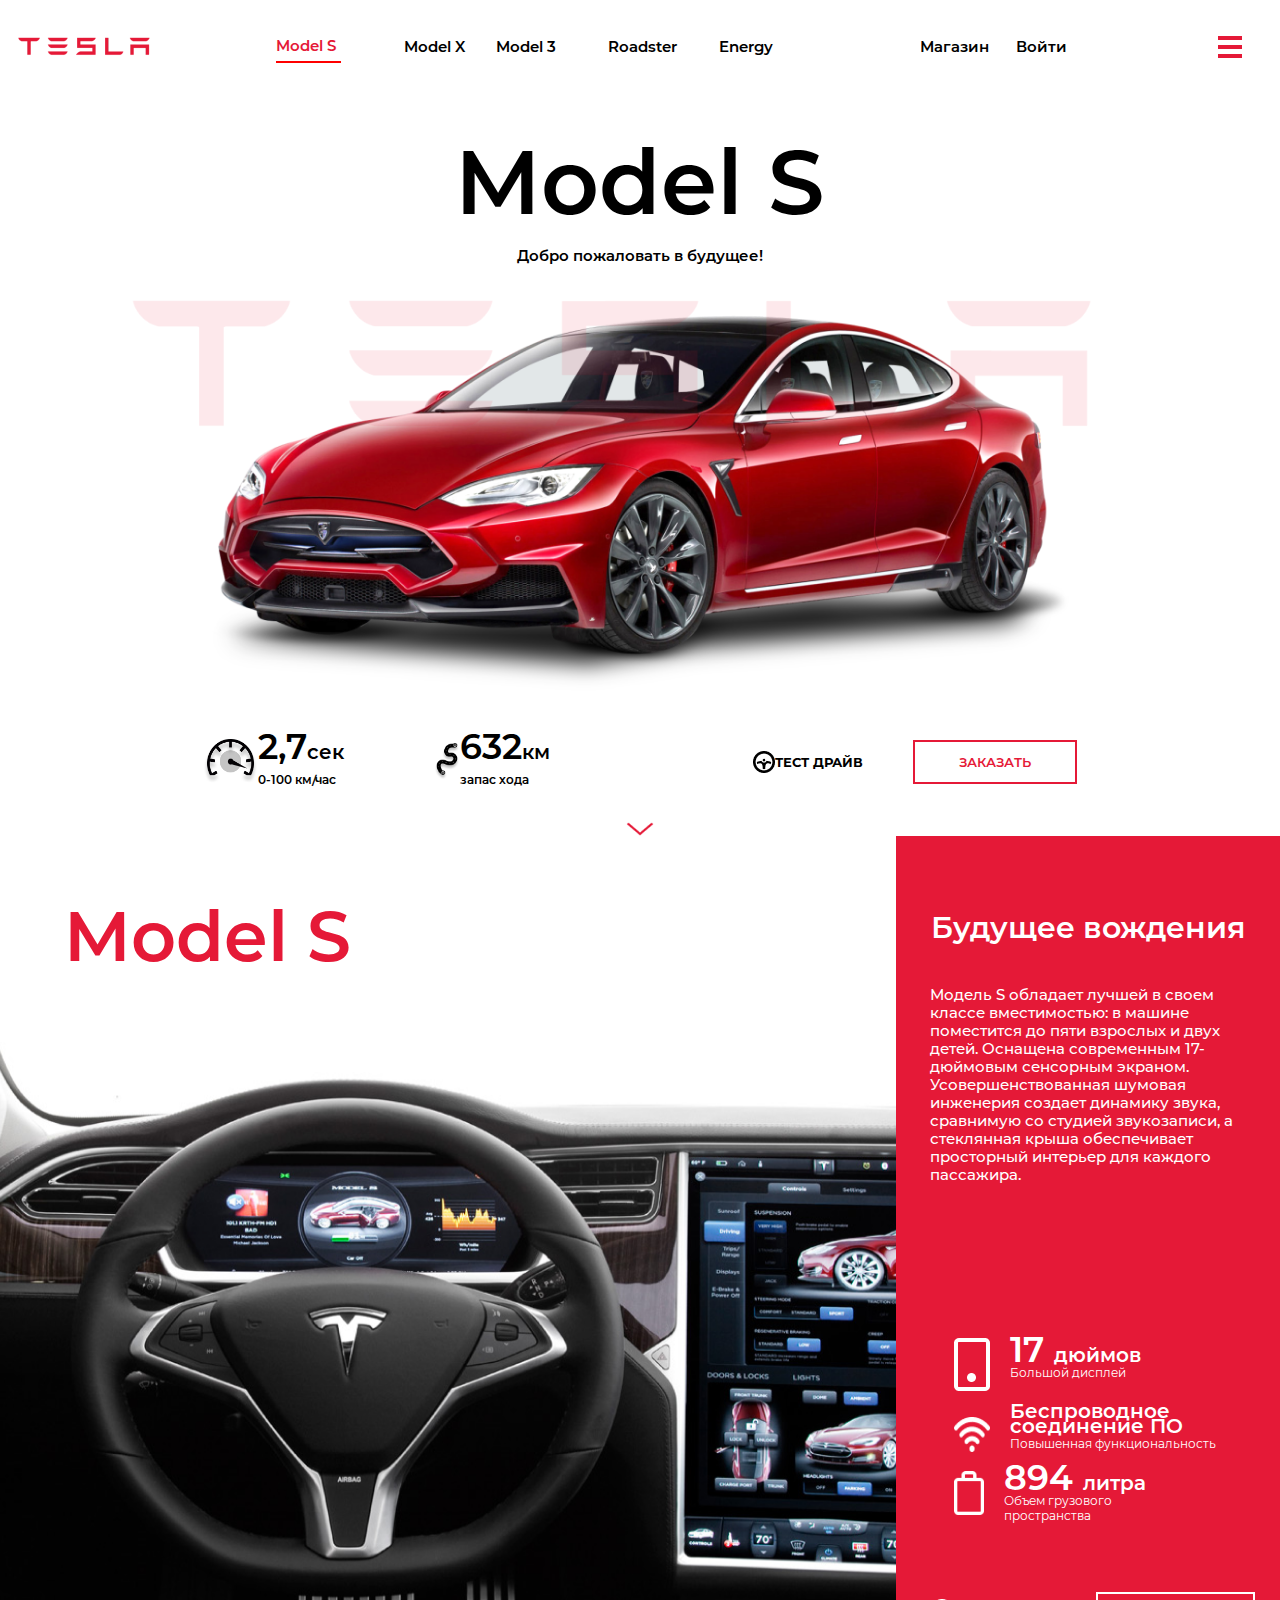
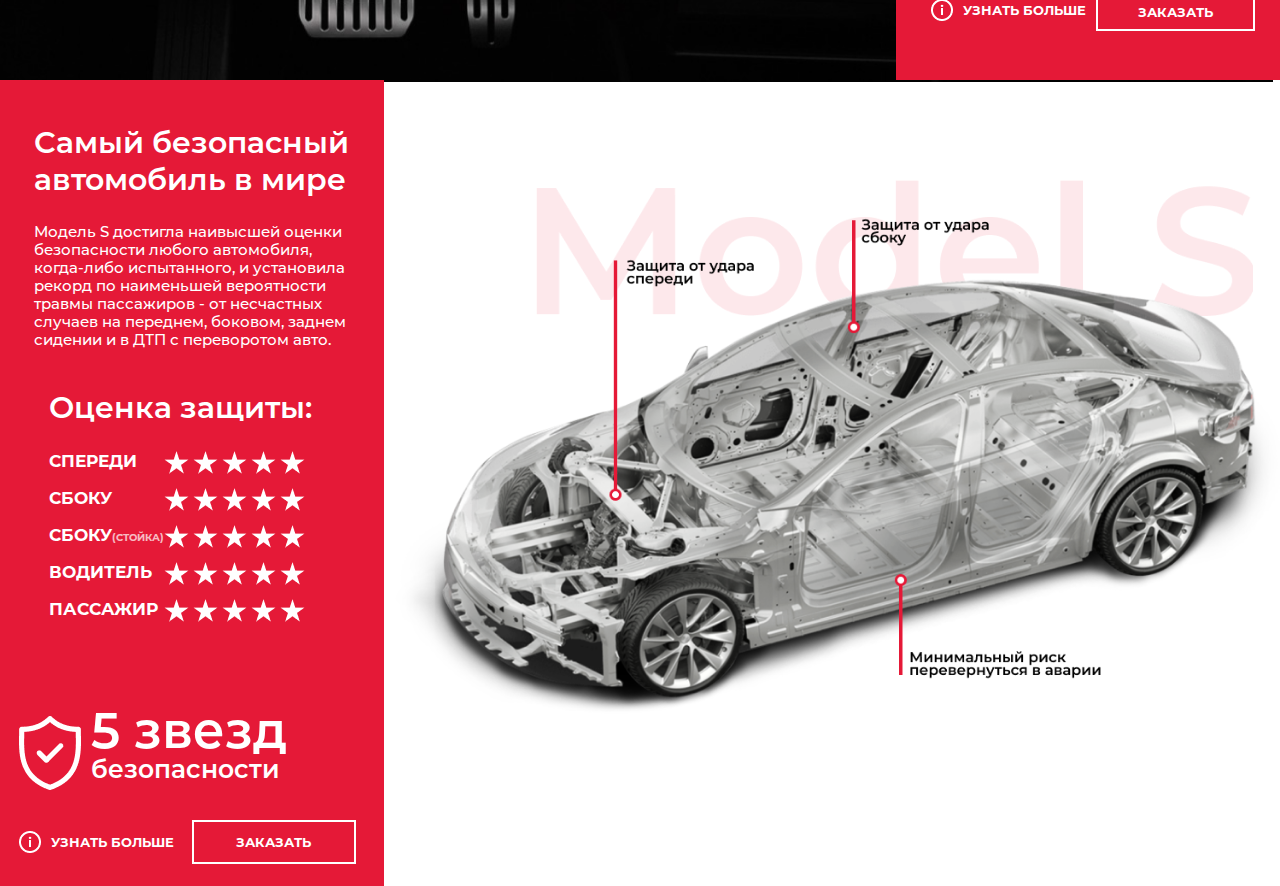
==== commit 1c8b2772: "сделал шапку и секции сайта" ====
--- a/index.html
+++ b/index.html
@@ -35,21 +35,34 @@
       <img class="tesla__imgcartesla" src="img/tesla-png-tesla-png-hd-1636.png" alt="Картинка авто">
     </section>
     <section class="specifications">
+      <div class="specifications__block">
       <img class="specifications__speedometer" src="img/Speed.png" alt="Картинка спидометра">
       <p class="specifications__text">2,7<span class="specifications__spansmall">сек</span><br><span class="specifications__spantext">0-100 км/час</span></p>
       <img class="specifications__road" src="img/Road icon.png" alt="Картинка дороги">
       <p class="specifications__text">632<span class="specifications__spansmall">км</span><br><span class="specifications__spantext">запас хода</span></p>
+    </div>
+    <div class="specifications__block specifications__block_active">
       <img class="specifications__steering" src="img/steering-wheel.png" alt="Картинка руля">
+      <img class="specifications__steeringred" src="img/steering-wheel_red.png" alt="Картинка руля">
       <p class="specifications__item">Тест драйв</p>
       <a href="#" class="specifications__itemlink">Заказать</a>
+    </div>
     </section>
+    <div class="specifications__blocksmall">
     <img class="specifications__arrow" src="img/Vector.png" alt="Картинка стрелки">
+  </div>
     <section class="salon">
+      <div class="salon__blocktext">
       <h2 class="salon__text">Model S</h2>
+    </div>
+    <div class="salon__blockinterior">
       <img class="salon__interior" src="img/2013-tesla-model-s-cockpit.png" alt="Картинка салона авто">
+    </div>
       <section class="description">
+        <div class="description__blocktext">
       <h2 class="description__title">Будущее вождения</h2>
       <p class="description__text">Модель S обладает лучшей в своем классе вместимостью: в машине поместится до пяти взрослых и двух детей. Оснащена современным 17-дюймовым сенсорным экраном. Усовершенствованная шумовая инженерия создает динамику звука, сравнимую со студией звукозаписи, а стеклянная крыша обеспечивает просторный интерьер для каждого пассажира.</p>
+    </div>
       <div class="parameters">
         <div class="parameters__block">
         <img class="parameters__smartphone" src="img/screen.png" alt="Картинка смартфона">
@@ -63,10 +76,10 @@
         <img class="parameters__petrol" src="img/bag.png" alt="Картинка бензобака">
         <div class="parameters__item"><span class="parameters__spanbig">894 </span>литра<br><span class="parameters__small">Объем грузового<br>пространства</span></div>
       </div>
+      </div>
       <div class="parameters__info">
       <a href="#" class="description__link"><img class="parameters__circle" src="img/Group circle.png" alt="Картинка восклицательный знак">Узнать больше</a>
       <a href="#" class="description__link description__link_active">Заказать</a>
-    </div>
     </div>
     </section>
     </section>
--- a/style.css
+++ b/style.css
@@ -12,50 +12,14 @@
 }
 
 
-
-
-
-
-
-
-
 body{
 max-width: 1440px;
-border: 1px solid orange;
 margin: 0;
 display: flex;
 flex-direction: column;
 }
 
-@media (max-width:1440px){
-	body{
-	max-width: 1400px;
-	}
-	.header{
-		max-width: 1400px;
-	}
-}
-
-@media (max-width:992px){
-	body{
-	max-width: 768px;
-	}
-	.header{
-		max-width: 768px;
-	}
-}
-
-@media (max-width:767px){
-	body{
-	max-width: 375px;
-	}
-	.header{
-		max-width: 375px;
-	}
-}
-
 .header{
-border: 1px solid orange;
 display: flex;
 max-width: 1440px;
 height: 51px;
@@ -66,33 +30,22 @@
 justify-content: space-between;
 }
 
-.header__title{
-	border: 1px solid orange;
-	padding-left: 41px;
-	margin-right: 250px;
-}
-
 .menu{
-border: 1px solid blue;
 font-size: 1vw;
 display: flex;
 justify-content: center;
 align-content: center;
-/*width: max-content;*/
 }
 
 .menu__store{
-	display: flex;
-	justify-content: center;
-	align-content: center;
-	bottom: 20px;
-	border: 1px solid green;
-	margin-left: 160px;
+display: flex;
+justify-content: center;
+align-content: center;
+bottom: 20px;
 }
 
 .menu__link{
-	border: 1px solid red;
-	min-width: 65px;
+min-width: 65px;
 display: flex;
 align-items: center;
 align-content: center;
@@ -107,21 +60,21 @@
 }
 
 .menu__link_red{
-	border-bottom: 2px solid red;
-	display: flex;
-	align-items: center;
-	align-content: center;
-	font-weight: 600;
-	font-size: 15px;
-	cursor: pointer;
-	color: #E51937;
-	margin-right: 63px;
-	padding-bottom: 6px;
-	padding-top: 6px;
+border-bottom: 2px solid red;
+display: flex;
+align-items: center;
+align-content: center;
+font-weight: 600;
+font-size: 15px;
+cursor: pointer;
+color: #E51937;
+margin-right: 63px;
+padding-bottom: 6px;
+padding-top: 6px;
 }
 
 .menu__link_roadster{
-	margin-left: 20px;
+margin-left: 20px;
 }
 
 .menu__link_energy{
@@ -133,7 +86,6 @@
 }
 
 .header__burger{
-border: 2px solid green;
 display: flex;
 align-items: center;
 justify-content: flex-start;
@@ -141,7 +93,7 @@
 width: 24px;
 height: 20px;
 cursor: pointer;
-margin-right: 60px;
+margin-right: 3%;
 }
 
 .header__burger span{
@@ -151,28 +103,28 @@
 }
 
 .header__burger span:before{
-	position: absolute;
-	content: " ";
-	width: 24px;
-	height: 4px;
-	background-color: #E51937;
-	transform: translateY(-9px);
+position: absolute;
+content: " ";
+width: 24px;
+height: 4px;
+background-color: #E51937;
+transform: translateY(-9px);
 }
 
 .header__burger span:after{
-	position: absolute;
-	content: " ";
-	width: 24px;
-	height: 4px;
-	background-color: #E51937;
-	transform: translateY(9px);
+position: absolute;
+content: " ";
+width: 24px;
+height: 4px;
+background-color: #E51937;
+transform: translateY(9px);
 }
 
 
 section{
-	display: flex;
-	flex-direction: column;
-	width: 100%;
+display: flex;
+flex-direction: column;
+width: 100%;
 }
 
 .start{
@@ -181,10 +133,8 @@
 }
 
 .start__title{
-border: 1px solid green;
-display: flex;
-width: 370px;
-height: 90px;
+display: flex;
+max-width: 370px;
 margin: 55px 0 0 0;
 font-style: normal;
 font-weight: 600;
@@ -192,7 +142,6 @@
 }
 
 .start__text{
-border: 1px solid green;
 margin-top: 10px;
 font-style: normal;
 font-weight: 500;
@@ -201,38 +150,50 @@
 position: relative;
 }
 
+.tesla{
+display: flex;
+align-items: center;
+position: relative;
+max-width: 1440px;
+}
+
 .tesla__imgtext{
+display: flex;
 position: absolute;
-border: 1px solid green;
-top: 134px;
-
+width: 90%;
+bottom: 35%;
 }
 
 .tesla__imgcartesla{
-border: 1px solid green;
-width: 968px;
-height: 450px;
-margin-left: 200px;
+width: 70%;
 }
 
 
 .specifications{
-	border: 1px solid blue;
-	display: flex;
-	justify-content: center;
-align-items: center;
-	flex-direction: row;
-	padding-top: 5px;
+display: flex;
+flex-direction: row;
+justify-content: space-evenly;
+padding-top: 5px;
+}
+
+.specifications__block{
+display: flex;
+flex-direction: row;
+align-items: center;
+}
+
+.specifications__block_active{
+display: flex;
+flex-direction: row;
+align-items: center;
 }
 
 .specifications__speedometer{
-border: 1px solid green;
 width: 55px;
 height: 45px;
 }
 
 .specifications__text{
-	border: 1px solid green;
 font-style: normal;
 font-weight: 600;
 font-size: 35px;
@@ -240,20 +201,23 @@
 }
 
 .specifications__road{
-	margin-left: 90px;
-}
-
-.specifications__steering{
-	margin-left: 110px;
-}
+margin-left: 90px;
+max-width: 26.4px;
+max-height: 42.37px;
+}
+
+.specifications__steeringred{
+display: none;
+}
+
 .specifications__item{
 text-transform: uppercase;
 font-size: 13px;
 }
 
 .specifications__itemlink{
-	margin-left: 50px;
-	font-style: normal;
+margin-left: 50px;
+font-style: normal;
 font-weight: bold;
 font-size: 13px;
 line-height: 16px;
@@ -272,7 +236,6 @@
 
 .specifications__spantext{
 margin: 0;
-border: 1px solid green;
 font-style: normal;
 font-weight: normal;
 font-size: 12px;
@@ -280,17 +243,19 @@
 }
 
 .specifications__spansmall{
-	font-size: 20px;
+font-size: 20px;
+}
+
+.specifications__blocksmall{
+display: flex;
+justify-content: center;
 }
 
 .specifications__arrow{
-	border: 1px solid green;
-	width: 28px;
-	height: 14px;
-	left: 706px;
-	position: relative;
-}
-
+width: 28px;
+height: 14px;
+position: relative;
+}
 
 .salon{
 display: flex;
@@ -298,48 +263,52 @@
 position: relative;
 }
 
+.salon__blocktext{
+}
+
 .salon__text{
-	border: 1px solid blue;
-	display: flex;
-	margin-left: 80px;
-	margin-bottom: 0;
-	position: absolute;
-	z-index: 1;
-	top: 30px;
-	width: 288px;
-height: 86px;
+display: flex;
+margin-left: 5%;
+margin-bottom: 0;
+position: absolute;
+z-index: 1;
+max-width: 288px;
+max-height: 86px;
 font-style: normal;
 font-weight: 600;
 font-size: 70px;
 line-height: 85px;
+color: #E51937;
 }
 
 .salon__interior{
-	border: 1px solid blue;
-	display: flex;
-	position: relative;
-	top: 70px;
-	width: 1273px;
-height: 844px;
+display: flex;
+position: relative;
+top: 70px;
+width: 100%;
+height: 92%;
 }
 
 .description{
-	border: 1px solid green;
-	display: flex;
-	width: 440px;
-height: 900px;
-	position: absolute;
-	right: 0;
-	top: 20px;
-	background-color: #E51937;
+display: flex;
+justify-content: space-around;
+align-items: center;
+width: 30%;
+height: 100%;
+position: absolute;
+right: 0;
+background-color: #E51937;
+}
+
+.description__blocktext{
+display: flex;
+flex-direction: column;
+align-items: center;
 }
 
 .description__title{
-	border: 1px solid blue;
-	display: flex;
-	margin-top: 60px;
-	margin-bottom: 0;
-	justify-content: center;
+display: flex;
+justify-content: center;
 font-style: normal;
 font-weight: 600;
 font-size: 30px;
@@ -348,12 +317,10 @@
 }
 
 .description__text{
-	border: 1px solid blue;
-	display: flex;
-	margin: 5px auto;
-	width: 316px;
-height: 206px;
-	font-style: normal;
+display: flex;
+justify-content: center;
+max-width: 316px;
+font-style: normal;
 font-weight: 500;
 font-size: 15px;
 line-height: 18px;
@@ -361,39 +328,36 @@
 }
 
 .parameters{
-	border: 3px solid blue;
-	position: relative;
-	top: 60px;
-	display: flex;
-	flex-direction: column;
-	height: 470px;
+position: relative;
+top:5%;
+max-width: 316px;
+display: flex;
+flex-direction: column;
+
 }
 
 .parameters__block{
-	border: 1px solid green;
-	display: flex;
-	margin-left: 50px;
-	margin-bottom: 20px;
-	width: 269px;
-height: 71px;
+display: flex;
+margin-bottom: 5%;
+max-width: 269px;
 line-height: 15px;
+
 color: #FFFFFF;
 }
 
 .parameters__smartphone{
-	border: 1px solid blue;
-	width: 36px;
+max-width: 36px;
 height: 53px;
 }
 
 .parameters__wifi{
-width: 50px;
+max-width: 36px;
 height: 35px;
-margin-top: 5px;
+margin-top: 5%;
 }
 
 .parameters__petrol{
-width: 36px;
+max-width: 36px;
 height: 44px;
 margin-top: 5px;
 }
@@ -406,8 +370,7 @@
 }
 
 .parameters__item{
-	border: 1px solid orange;
-	margin-left: 20px;
+margin-left: 20px;
 font-weight: 600;
 font-size: 20px;
 }
@@ -418,11 +381,9 @@
 line-height: 24px;
 }
 
-
 .parameters__info{
-	border: 1px solid orange;
-display: flex;
-height: 100%;
+display: flex;
+height: 5%;
 justify-content: space-around;
 align-items: flex-end;
 }
@@ -438,9 +399,9 @@
 text-decoration: none;
 padding: 10px;
 display: flex;
-	flex-direction: row;
-	justify-content: center;
-	align-items: center;
+flex-direction: row;
+justify-content: center;
+align-items: center;
 }
 
 .description__link_active {
@@ -454,36 +415,26 @@
 }
 
 
-
-
-
-
-
 .safety{
-	border: 1px solid blue;
-	display: flex;
+display: flex;
 flex-direction: row;
-
-position: relative;
-top: 70px;
-height: 900px;
+position: relative;
 }
 
 .safety__block{
-	border: 5px solid orange;
-	display: flex;
-	flex-direction: column;
-	align-items: center;
-	width: 440px;
-height: 900px;
+display: flex;
+position: relative;
+flex-direction: column;
+align-items: center;
+width: 30%;
+height: 100%;
 background-color: #E51937;
 color: #FFFFFF;
 }
 
 .safety__description{
-	border: 1px solid blue;
-	width: 316px;
-	margin-top: 20px;
+width: 316px;
+margin-top: 20px;
 }
 
 .safety__title{
@@ -494,15 +445,15 @@
 }
 
 .safety__text{
-	font-style: normal;
+font-style: normal;
 font-weight: 500;
 font-size: 15px;
 line-height: 18px;
 }
 
 .stars{
-	border: 1px solid blue;
-	width: 316px;
+position: relative;
+max-width: 316px;
 }
 
 .stars__subtitle{
@@ -512,18 +463,16 @@
 }
 
 .stars__list{
-	border: 1px solid orange;
-	display: flex;
-	position: relative;
-	width: 100%;
-	margin-bottom: 10px;
-	justify-content: space-between;
+display: flex;
+position: relative;
+width: 100%;
+margin-bottom: 10px;
+justify-content: space-between;
 }
 
 .stars__item{
-	border: 1px solid blue;
-	position: relative;
-	font-style: normal;
+position: relative;
+font-style: normal;
 font-weight: bold;
 font-size: 17px;
 line-height: 21px;
@@ -535,7 +484,7 @@
 }
 
 .stars__spansmall{
-	font-style: normal;
+font-style: normal;
 font-weight: bold;
 font-size: 10px;
 line-height: 12px;
@@ -543,56 +492,50 @@
 opacity: 0.7;
 }
 
-
-
 .fivestars{
-	border: 1px solid blue;
-	display: flex;
-	flex-direction: column;
-	width: 347px;
-	height: 250px;
+display: flex;
+flex-direction: column;
+width: 347px;
+height: 250px;
 }
 
 .fivestars__safety{
-	border: 1px solid blue;
-	display: flex;
-	flex-direction: row;
-	margin-top: 80px;
-}
+display: flex;
+flex-direction: row;
+margin-top: 80px;
+}
+
 .fivestars__shield{
-border: 1px solid blue;
 width: 62px;
 height: 74px;
 }
 
 .fivestars__textstars{
-	border: 1px solid blue;
-	position: relative;
-	margin-left: 10px;
-	margin-top: 0;
-	margin-bottom: 0;
-	font-style: normal;
+position: relative;
+margin-left: 10px;
+margin-top: 0;
+margin-bottom: 0;
+font-style: normal;
 font-weight: 600;
 font-size: 50px;
 line-height: 30px;
 }
 
 .fivestars__span{
-	border: 1px solid blue;
-	font-style: normal;
+font-style: normal;
 font-weight: 600;
 font-size: 25px;
 }
 
 .fivestars__active{
-	display: flex;
-	flex-direction: row;
-	justify-content: space-between;
-	margin-top: 50px;
+display: flex;
+flex-direction: row;
+justify-content: space-between;
+margin-top: 30px;
 }
 
 .fivestars__menu{
-	display: flex;
+display: flex;
 font-style: normal;
 font-weight: bold;
 font-size: 13px;
@@ -604,19 +547,19 @@
 }
 
 .fivestars__menu_active{
-	border: 2px solid #FFFFFF;
-	width: 160px;
+border: 2px solid #FFFFFF;
+width: 160px;
 height: 40px;
-	display: flex;
-	align-items: center;
-	justify-content: center;
+display: flex;
+align-items: center;
+justify-content: center;
 margin-right: 10px;
 }
 
 .fivestars__link{
-	display: flex;
-	align-items: center;
-	font-style: normal;
+display: flex;
+align-items: center;
+font-style: normal;
 font-weight: bold;
 font-size: 13px;
 line-height: 16px;
@@ -627,26 +570,194 @@
 }
 
 .fivestars__circle{
-	margin-right: 10px;
+margin-right: 10px;
 }
 
 .schema{
-	width: 1000px;
-	align-items: flex-end;
-	display: flex;
-	flex-direction: column;
+position: relative;
+width: 70%;
+height: 100%;
+display: flex;
+flex-direction: column;
 }
 
 .schema__title{
-border: 5px solid orange;
-position: relative;
-display: flex;
-top: 140px;
+position: relative;
+display: flex;
+width: 80%;
+top: 100px;
+left: 17%;
 }
 
 .schema__imgcar{
-	border: 5px solid orange;
-	display: flex;
-	position: relative;
-	right: 50px;
+display: flex;
+position: relative;
+width: 100%;
+}
+
+
+
+@media (max-width:1440px){
+	body{
+	max-width: 1400px;
+	}
+
+	.header{
+		max-width: 1400px;
+	}
+	.tesla{
+		max-width: 1400px;
+	}
+}
+
+@media (max-width:992px){
+	body{
+	max-width: 768px;
+	}
+
+	.header{
+		max-width: 768px;
+	}
+
+	.menu{
+		display: none;
+	}
+
+	.menu__store{
+		display: none;
+	}
+	.tesla{
+		max-width: 768px;
+	}
+	.specifications{
+		flex-direction: column;
+		align-items: center;
+	}
+
+	.specifications__arrow{
+		margin-top: 5%;
+	}
+
+	.salon{
+		flex-direction: column;
+	}
+
+	.salon__text{
+		align-items: flex-end;
+		right: 50px;
+	}
+
+	.description{
+		position: relative;
+		flex-direction: row;
+		flex-wrap: wrap;
+		width: 100%;
+		align-items: center;
+		height: 100%;
+	}
+
+	.parameters__info{
+		margin-bottom: 2%;
+	}
+
+	.safety{
+		flex-direction: column-reverse;
+	}
+
+	.safety__block{
+		position: relative;
+		flex-direction: row;
+		flex-wrap: wrap;
+		justify-content: space-around;
+		width: 100%;
+	}
+
+	.schema{
+		display: flex;
+		align-items: center;
+		width: 100%;
+	}
+
+	.schema__imgcar{
+		width: 90%;
+	}
+
+	.schema__title{
+		position: absolute;
+		width: 70%;
+		top: 0;
+	}
+
+	.specifications__item{
+		color: #E51937;
+	}
+
+	.specifications__itemlink{
+		color: #FFFFFF;
+		border: 2px solid #E51937;
+		background-color: #E51937;
+	}
+
+	.specifications__steering{
+		display: none;
+	}
+
+	.specifications__steeringred{
+		display: flex;
+		width: 25px;
+		height: 25px;
+	}
+}
+
+
+@media (max-width:767px){
+	body{
+	max-width: 375px;
+	}
+
+	.header{
+		max-width: 375px;
+	}
+
+	.menu{
+		display: none;
+	}
+
+	.menu__store{
+		display: none;
+	}
+
+	.tesla{
+		max-width: 375px;
+	}
+
+	.start__title{
+		font-size: 50px;
+	}
+
+	.start__text{
+		font-size: 10px;
+	}
+
+	.specifications{
+		flex-direction: column;
+	}
+
+	.salon{
+		display: flex;
+		flex-direction: column;
+	}
+
+	.salon__text{
+		display: none;
+	}
+
+	.description{
+		position: relative;
+		flex-direction: row;
+		flex-wrap: wrap;
+		width: 100%;
+		justify-content: center;
+		height: 800px;
+	}
 }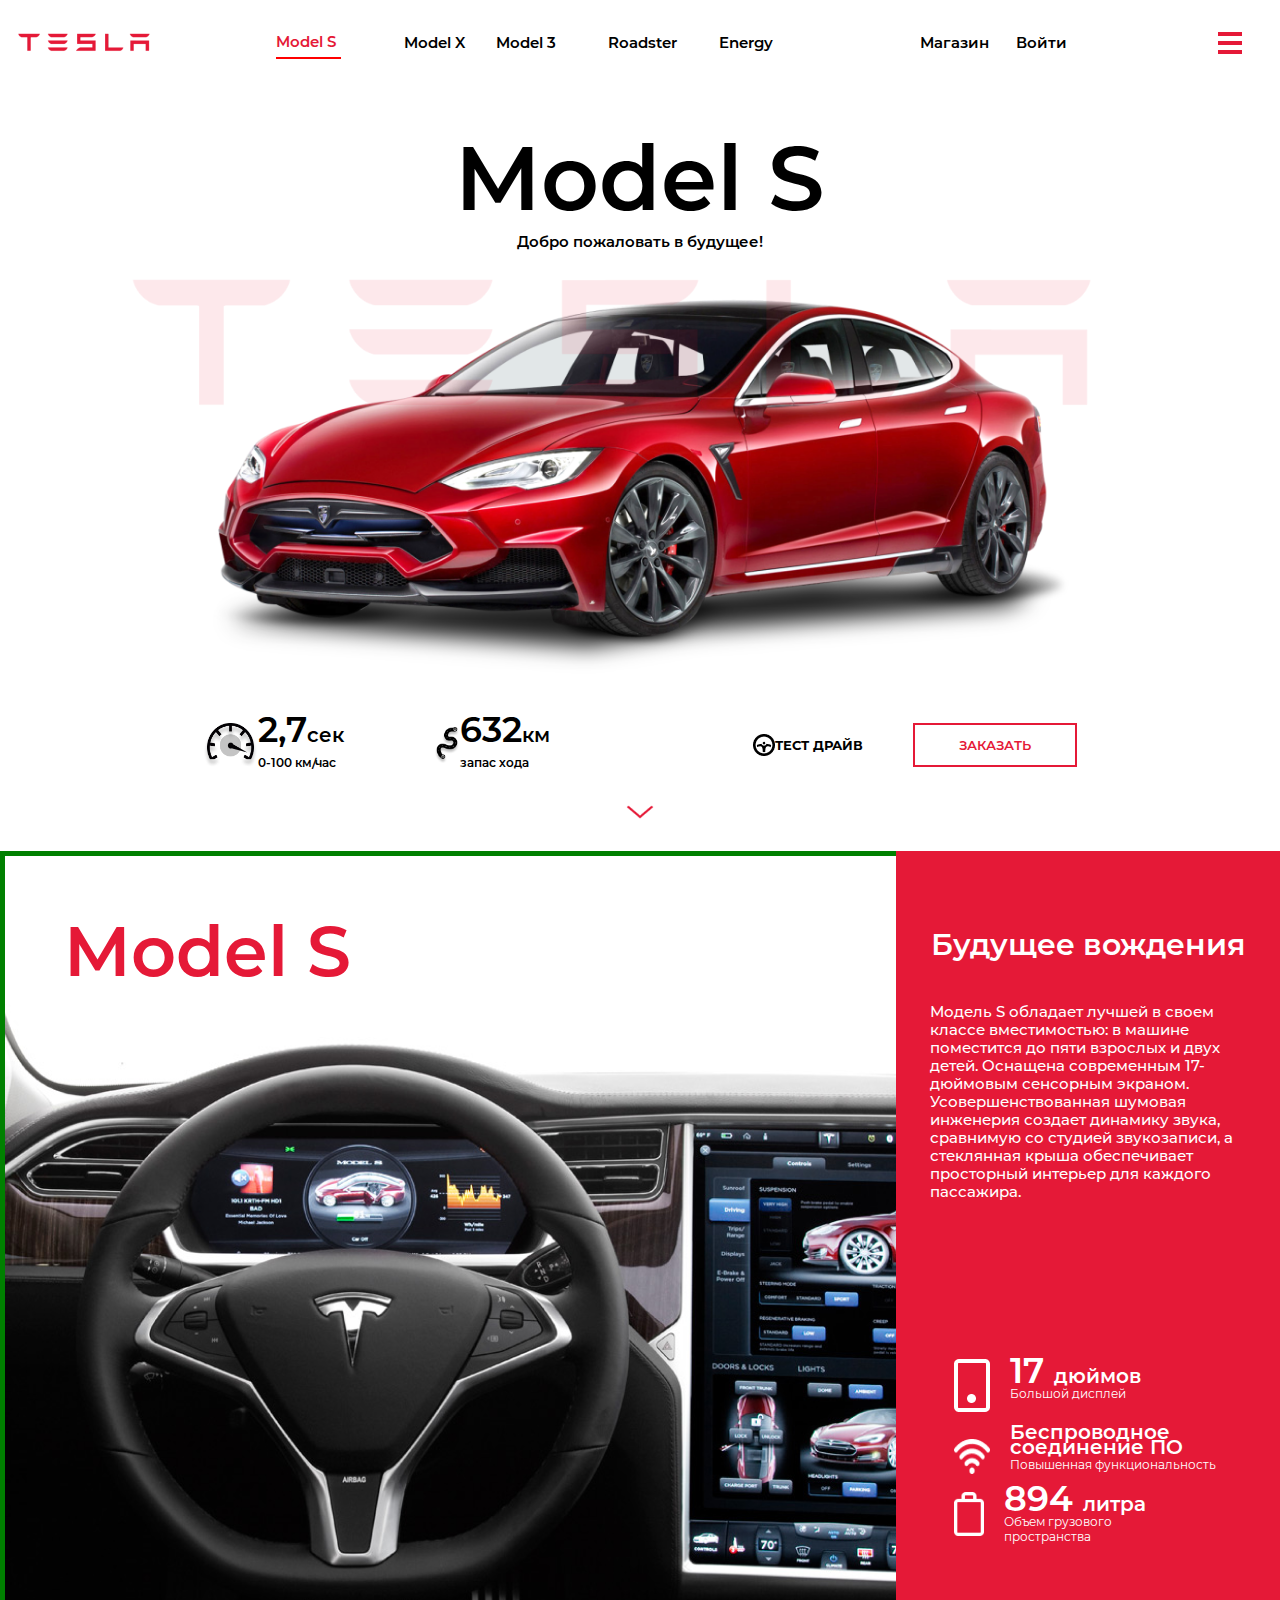
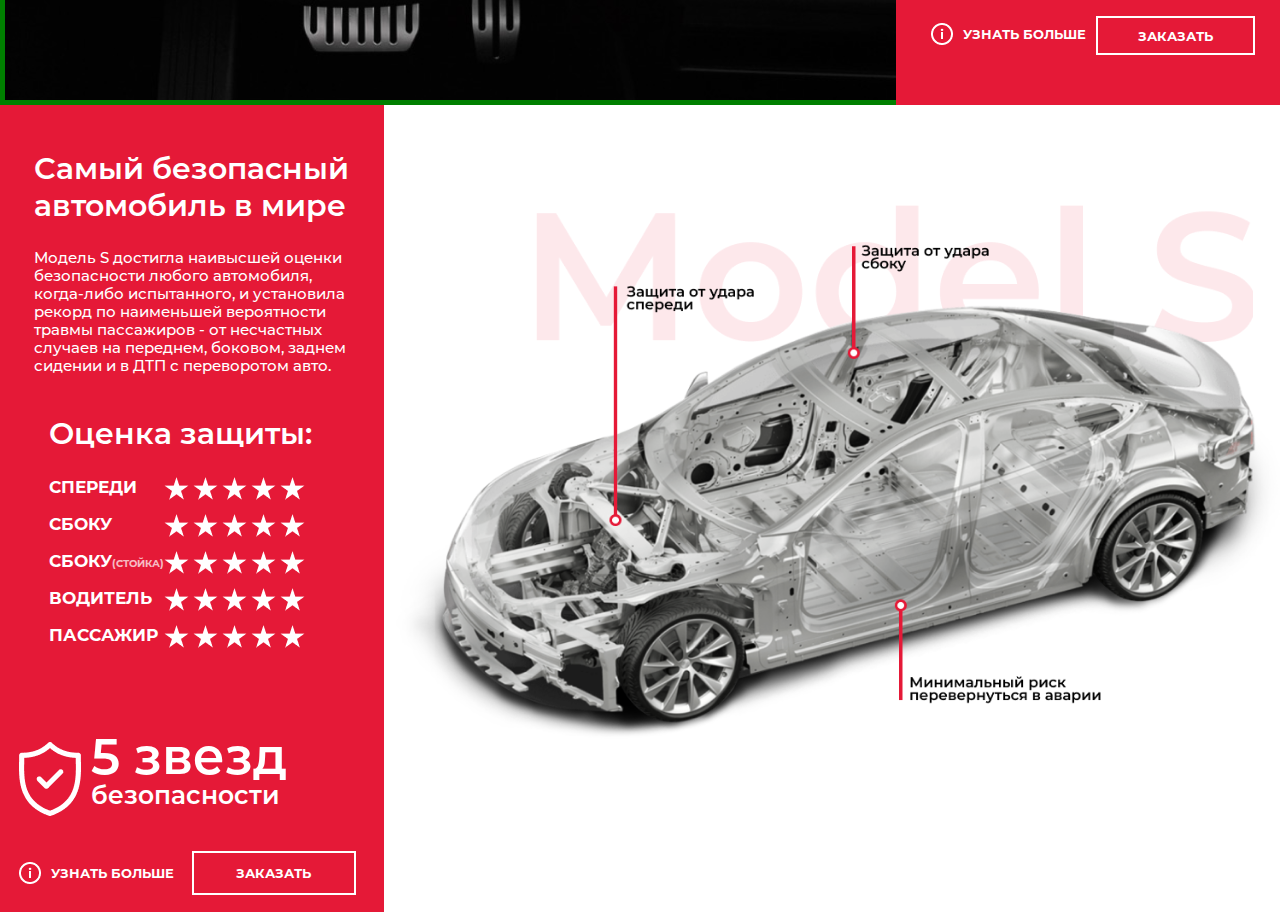
==== commit 253afcee: "обновил 20 09" ====
--- a/index.html
+++ b/index.html
@@ -56,7 +56,7 @@
       <h2 class="salon__text">Model S</h2>
     </div>
     <div class="salon__blockinterior">
-      <img class="salon__interior" src="img/2013-tesla-model-s-cockpit.png" alt="Картинка салона авто">
+      <!-- <img class="salon__interior" src="img/2013-tesla-model-s-cockpit.png" alt="Картинка салона авто"> -->
     </div>
       <section class="description">
         <div class="description__blocktext">
--- a/style.css
+++ b/style.css
@@ -14,7 +14,7 @@
 
 body{
 max-width: 1440px;
-margin: 0;
+margin: 0 auto;
 display: flex;
 flex-direction: column;
 }
@@ -23,7 +23,7 @@
 display: flex;
 max-width: 1440px;
 height: 51px;
-padding-top: 21px;
+padding-top: 17px;
 justify-content: center;
 align-content: center;
 align-items: center;
@@ -142,7 +142,7 @@
 }
 
 .start__text{
-margin-top: 10px;
+margin: 0px;
 font-style: normal;
 font-weight: 500;
 font-size: 15px;
@@ -166,6 +166,7 @@
 
 .tesla__imgcartesla{
 width: 70%;
+margin-top: 1%;
 }
 
 
@@ -258,12 +259,12 @@
 }
 
 .salon{
+	/*border: 5px solid green;*/
 display: flex;
 flex-direction: row;
 position: relative;
-}
-
-.salon__blocktext{
+margin-top: 2.5%;
+height: 100%;
 }
 
 .salon__text{
@@ -281,13 +282,19 @@
 color: #E51937;
 }
 
-.salon__interior{
-display: flex;
-position: relative;
-top: 70px;
+.salon__blockinterior{
+	border: 5px solid green;
+	width: 100%;
+	height: 844px;
+	background-image: url(img/2013-tesla-model-s-cockpit.png);
+}
+
+/*.salon__interior{
+display: flex;
+position: relative;
 width: 100%;
-height: 92%;
-}
+height: 100%;
+}*/
 
 .description{
 display: flex;
@@ -416,18 +423,19 @@
 
 
 .safety{
+	/*border: 5px solid blue;*/
 display: flex;
 flex-direction: row;
 position: relative;
 }
 
 .safety__block{
+	/*border: 5px solid orange;*/
 display: flex;
 position: relative;
 flex-direction: column;
 align-items: center;
 width: 30%;
-height: 100%;
 background-color: #E51937;
 color: #FFFFFF;
 }
@@ -531,7 +539,7 @@
 display: flex;
 flex-direction: row;
 justify-content: space-between;
-margin-top: 30px;
+margin-top: 10%;
 }
 
 .fivestars__menu{
@@ -574,6 +582,7 @@
 }
 
 .schema{
+	/*border: 5px solid green;*/
 position: relative;
 width: 70%;
 height: 100%;
@@ -582,6 +591,7 @@
 }
 
 .schema__title{
+	/*border: 5px solid red;*/
 position: relative;
 display: flex;
 width: 80%;
@@ -590,6 +600,7 @@
 }
 
 .schema__imgcar{
+	/*border: 3px solid red;*/
 display: flex;
 position: relative;
 width: 100%;
@@ -611,13 +622,6 @@
 }
 
 @media (max-width:992px){
-	body{
-	max-width: 768px;
-	}
-
-	.header{
-		max-width: 768px;
-	}
 
 	.menu{
 		display: none;
@@ -626,9 +630,7 @@
 	.menu__store{
 		display: none;
 	}
-	.tesla{
-		max-width: 768px;
-	}
+	
 	.specifications{
 		flex-direction: column;
 		align-items: center;
@@ -653,7 +655,6 @@
 		flex-wrap: wrap;
 		width: 100%;
 		align-items: center;
-		height: 100%;
 	}
 
 	.parameters__info{
@@ -711,24 +712,13 @@
 
 
 @media (max-width:767px){
-	body{
-	max-width: 375px;
-	}
-
-	.header{
-		max-width: 375px;
-	}
-
+	
 	.menu{
 		display: none;
 	}
 
 	.menu__store{
 		display: none;
-	}
-
-	.tesla{
-		max-width: 375px;
 	}
 
 	.start__title{
@@ -758,6 +748,5 @@
 		flex-wrap: wrap;
 		width: 100%;
 		justify-content: center;
-		height: 800px;
 	}
 }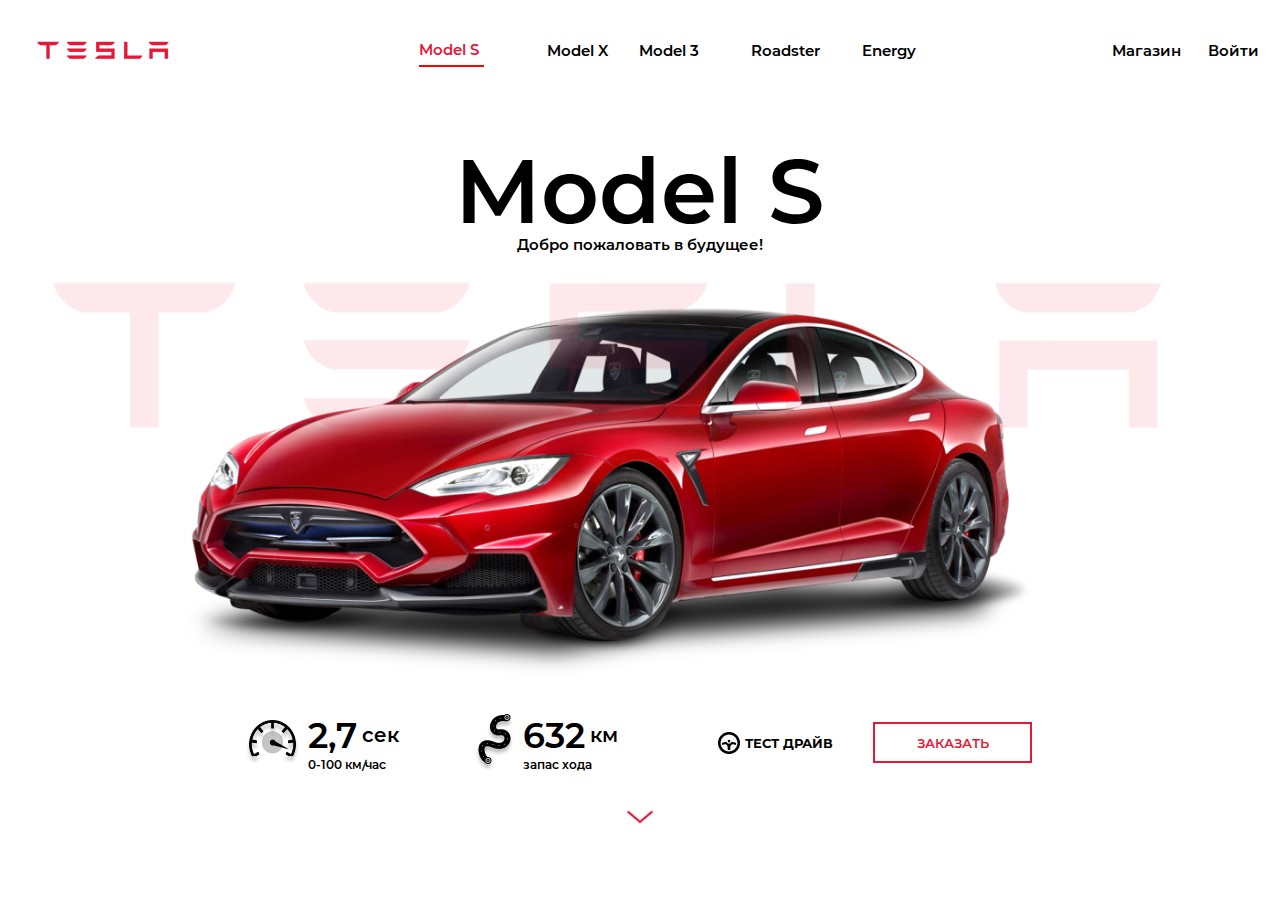
==== commit 5115ed19: "обновил 28.02 22.29" ====
--- a/index.html
+++ b/index.html
@@ -32,14 +32,17 @@
     </section>
     <section class="tesla">
       <img class="tesla__imgtext" src="img/Tesla-Wordmark-Red.png" alt="Картинка надписи тесла">
+      <img class="tesla__imgtextsmall" src="img/Tesla-Wordmark-Red iPad.png" alt="Картинка надписи тесла">
       <img class="tesla__imgcartesla" src="img/tesla-png-tesla-png-hd-1636.png" alt="Картинка авто">
     </section>
     <section class="specifications">
       <div class="specifications__block">
       <img class="specifications__speedometer" src="img/Speed.png" alt="Картинка спидометра">
-      <p class="specifications__text">2,7<span class="specifications__spansmall">сек</span><br><span class="specifications__spantext">0-100 км/час</span></p>
+      <div class="specifications__text"><p class="specifications__textbig">2,7<span class="specifications__spansmall">сек</span></p><p class="specifications__spantext">0-100 км/час</p></div>
       <img class="specifications__road" src="img/Road icon.png" alt="Картинка дороги">
-      <p class="specifications__text">632<span class="specifications__spansmall">км</span><br><span class="specifications__spantext">запас хода</span></p>
+      <img class="specifications__roadsmall" src="img/Road icon.png" alt="Картинка дороги">
+      <img class="specifications__roadsmallsmall" src="img/Road icon.png" alt="Картинка дороги">
+      <div class="specifications__text"><p class="specifications__textbig">632<span class="specifications__spansmall">км</span></p><p class="specifications__spantext">запас хода</p></div>
     </div>
     <div class="specifications__block specifications__block_active">
       <img class="specifications__steering" src="img/steering-wheel.png" alt="Картинка руля">
@@ -51,12 +54,11 @@
     <div class="specifications__blocksmall">
     <img class="specifications__arrow" src="img/Vector.png" alt="Картинка стрелки">
   </div>
-    <section class="salon">
+    <!-- <section class="salon">
       <div class="salon__blocktext">
       <h2 class="salon__text">Model S</h2>
     </div>
     <div class="salon__blockinterior">
-      <!-- <img class="salon__interior" src="img/2013-tesla-model-s-cockpit.png" alt="Картинка салона авто"> -->
     </div>
       <section class="description">
         <div class="description__blocktext">
@@ -160,7 +162,7 @@
         <img class="schema__title" src="img/Model S.png" alt="Картинка Модель S">
         <img class="schema__imgcar" src="img/Car frame group.png" alt="Картинка авто">
       </div>
-    </section>
+    </section> -->
   </section>
 </body>
 </html>--- a/style.css
+++ b/style.css
@@ -1,14 +1,14 @@
 .header, .start, .specifications, .salon, .description__title, .parameters__item, .safety__title, .stars__subtitle, .fivestars__textstars{
-font-family: "Montserrat-SemiBold";
+font-family: "Montserrat-SemiBold", serif, sans-serif;
 }
 .specifications__item, .description__link, .stars__item, .fivestars__text, .fivestars__link{
-font-family: "Montserrat-Bold";
+font-family: "Montserrat-Bold", serif, sans-serif;
 }
 .description__text, .safety__text{
-font-family: "Montserrat-Medium";
+font-family: "Montserrat-Medium", serif, sans-serif;
 }
 .parameters__small{
-font-family: "Montserrat-Regular";
+font-family: "Montserrat-Regular", serif, sans-serif;
 }
 
 
@@ -23,7 +23,8 @@
 display: flex;
 max-width: 1440px;
 height: 51px;
-padding-top: 17px;
+padding-top: 25px;
+margin-left: 1.5%;
 justify-content: center;
 align-content: center;
 align-items: center;
@@ -35,6 +36,7 @@
 display: flex;
 justify-content: center;
 align-content: center;
+margin-left: 18.5%;
 }
 
 .menu__store{
@@ -42,6 +44,7 @@
 justify-content: center;
 align-content: center;
 bottom: 20px;
+margin-left: 12.5%;
 }
 
 .menu__link{
@@ -93,7 +96,7 @@
 width: 24px;
 height: 20px;
 cursor: pointer;
-margin-right: 3%;
+margin-right: 10%;
 }
 
 .header__burger span{
@@ -135,7 +138,7 @@
 .start__title{
 display: flex;
 max-width: 370px;
-margin: 55px 0 0 0;
+margin: 60px 0 0 0;
 font-style: normal;
 font-weight: 600;
 font-size: 90px;
@@ -143,6 +146,7 @@
 
 .start__text{
 margin: 0px;
+margin-top: -10px;
 font-style: normal;
 font-weight: 500;
 font-size: 15px;
@@ -160,33 +164,48 @@
 .tesla__imgtext{
 display: flex;
 position: absolute;
-width: 90%;
-bottom: 35%;
-}
+width: 104%;
+bottom: 26%;
+}
+
+.tesla__imgtextsmall{
+		display: none;
+	}
+.specifications__roadsmall{
+		display: none;
+	}
+.specifications__roadsmallsmall{
+		display: none;
+	}
 
 .tesla__imgcartesla{
-width: 70%;
-margin-top: 1%;
+width: 69%;
+margin-top: 1.5%;
+margin-right: 5%;
 }
 
 
 .specifications{
 display: flex;
 flex-direction: row;
-justify-content: space-evenly;
-padding-top: 5px;
+justify-content: center;
+/*justify-content: space-evenly;*/
+padding-top: 30px;
 }
 
 .specifications__block{
 display: flex;
 flex-direction: row;
 align-items: center;
+margin-left: 4%;
+margin-right: 4.2%;
 }
 
 .specifications__block_active{
 display: flex;
 flex-direction: row;
 align-items: center;
+/*margin-bottom: 1%;*/
 }
 
 .specifications__speedometer{
@@ -195,16 +214,26 @@
 }
 
 .specifications__text{
+	/*margin: 0;*/
 font-style: normal;
 font-weight: 600;
 font-size: 35px;
-line-height: 20px;
+/*line-height: 15px;*/
+margin-left: 8px;
+/*margin-bottom: 11%;
+margin-top: 12%;*/
+}
+
+.specifications__textbig{
+	margin: 0;
+	display: flex;
+	align-items: center;
 }
 
 .specifications__road{
-margin-left: 90px;
-max-width: 26.4px;
-max-height: 42.37px;
+margin-left: 80px;
+/*max-width: 26.4px;
+max-height: 42.37px;*/
 }
 
 .specifications__steeringred{
@@ -214,10 +243,11 @@
 .specifications__item{
 text-transform: uppercase;
 font-size: 13px;
+margin-left: 5px;
 }
 
 .specifications__itemlink{
-margin-left: 50px;
+margin-left: 40px;
 font-style: normal;
 font-weight: bold;
 font-size: 13px;
@@ -227,8 +257,8 @@
 color: #E51937;
 border: 2px solid #E51937;
 text-decoration: none;
-width: 160px;
-height: 40px;
+width: 155px;
+height: 37px;
 display: flex;
 justify-content: center;
 align-items: center;
@@ -245,11 +275,13 @@
 
 .specifications__spansmall{
 font-size: 20px;
+margin-left: 5%;
 }
 
 .specifications__blocksmall{
 display: flex;
 justify-content: center;
+margin-top: 3%;
 }
 
 .specifications__arrow{
@@ -259,12 +291,11 @@
 }
 
 .salon{
-	/*border: 5px solid green;*/
 display: flex;
 flex-direction: row;
-position: relative;
+/*position: relative;*/
 margin-top: 2.5%;
-height: 100%;
+/*height: 100%;*/
 }
 
 .salon__text{
@@ -283,10 +314,11 @@
 }
 
 .salon__blockinterior{
-	border: 5px solid green;
 	width: 100%;
-	height: 844px;
+	height: 900px;
 	background-image: url(img/2013-tesla-model-s-cockpit.png);
+background-size: cover;
+background-repeat: no-repeat;
 }
 
 /*.salon__interior{
@@ -297,18 +329,19 @@
 }*/
 
 .description{
-display: flex;
+/*display: flex;*/
 justify-content: space-around;
 align-items: center;
 width: 30%;
-height: 100%;
-position: absolute;
+min-width: 440px;
+/*height: 100%;*/
+/*position: absolute;*/
 right: 0;
 background-color: #E51937;
 }
 
 .description__blocktext{
-display: flex;
+/*display: flex;*/
 flex-direction: column;
 align-items: center;
 }
@@ -426,16 +459,18 @@
 	/*border: 5px solid blue;*/
 display: flex;
 flex-direction: row;
-position: relative;
+height: 900px;
+/*position: relative;*/
 }
 
 .safety__block{
 	/*border: 5px solid orange;*/
 display: flex;
-position: relative;
+/*position: relative;*/
 flex-direction: column;
 align-items: center;
 width: 30%;
+min-width: 440px;
 background-color: #E51937;
 color: #FFFFFF;
 }
@@ -582,16 +617,14 @@
 }
 
 .schema{
-	/*border: 5px solid green;*/
-position: relative;
+/*position: relative;*/
 width: 70%;
-height: 100%;
+/*height: 100%;*/
 display: flex;
 flex-direction: column;
 }
 
 .schema__title{
-	/*border: 5px solid red;*/
 position: relative;
 display: flex;
 width: 80%;
@@ -600,9 +633,7 @@
 }
 
 .schema__imgcar{
-	/*border: 3px solid red;*/
-display: flex;
-position: relative;
+display: flex;
 width: 100%;
 }
 
@@ -619,6 +650,15 @@
 	.tesla{
 		max-width: 1400px;
 	}
+	.tesla__imgtextsmall{
+		display: none;
+	}
+	.specifications__roadsmall{
+		display: none;
+	}
+	.specifications__roadsmallsmall{
+		display: none;
+	}
 }
 
 @media (max-width:992px){
@@ -630,14 +670,146 @@
 	.menu__store{
 		display: none;
 	}
+
+	.header{
+		margin-left: 2%;
+		padding-top: 17px;
+	}
+
+	.header__title{
+margin-top: 2%;
+	}
+
+	.header__burger{
+		width: 35px;
+		margin-right: 4%;
+		margin-top: 2%;
+	}
+
+	.header__burger span{
+		width: 35px;
+		height: 2px;
+	}
+
+	.header__burger span:before{
+		width: 35px;
+		height: 2px;
+	}
+
+	.header__burger span:after{
+		width: 35px;
+		height: 2px;
+	}
 	
+	.start__title{
+		margin-top: 11%;
+	}
+
+	.start__text{
+		margin: -1%;
+	}
+
+	.tesla__imgtext{
+		display: none;
+		bottom: 40%;
+		left: 0.1%;
+		width: 100%;
+	}
+
+	.tesla__imgtextsmall{
+		display: flex;
+		position: absolute;
+		bottom: 40%;
+		left: 0.1%;
+		width: 100%;
+	}
+
+	.tesla__imgcartesla{
+		width: 90%;
+		margin-top: 13%;
+		margin-right: 0%;
+	}
+
 	.specifications{
 		flex-direction: column;
 		align-items: center;
+		padding-top: 15px;
+	}
+
+	.specifications__speedometer{
+		width: 75px;
+		height: 60px;
+		margin-top: 8%;
+	}
+
+	.specifications__text{
+		margin-top: 3%;
+		margin-bottom: 0;
+		margin-right: 20px;
+		margin-left: 10px;
+		font-size: 50px;
+	}
+
+	.specifications__road{
+		display: none;
+		margin-left: 70px;
+		margin-top: 5%;
+		width: 50px;
+		height: 80px;
+	}
+
+	.specifications__roadsmallsmall{
+		display: none;
+	}
+
+	.specifications__roadsmall{
+		display: flex;
+		margin-left: 70px;
+		margin-top: 7%;
+		width: 50px;
+		height: 80px;
+	}
+
+	.specifications__blocksmall{
+		margin-top: 3%;
+	}
+
+	.specifications__block_active{
+		margin-top: 50px;
+	}
+
+	.specifications__spansmall{
+		margin-left: 9%;
 	}
 
 	.specifications__arrow{
-		margin-top: 5%;
+		margin-top: 4.5%;
+	}
+
+	.specifications__item{
+		font-size: 16px;
+		margin-left: 17px;
+		color: #E51937;
+	}
+
+	.specifications__itemlink{
+		width: 215px;
+		height: 50px;
+		font-size: 16px;
+		margin-left: 40px;
+		color: #FFFFFF;
+		border: 2px solid #E51937;
+		background-color: #E51937;
+	}
+
+	.specifications__steering{
+		display: none;
+	}
+
+	.specifications__steeringred{
+		display: flex;
+		width: 32px;
+		height: 32px;
 	}
 
 	.salon{
@@ -647,6 +819,10 @@
 	.salon__text{
 		align-items: flex-end;
 		right: 50px;
+	}
+
+	.salon__blockinterior{
+		height: 500px;
 	}
 
 	.description{
@@ -662,15 +838,24 @@
 	}
 
 	.safety{
+		/*border: 5px solid orange;*/
 		flex-direction: column-reverse;
+		height: 100%;
 	}
 
 	.safety__block{
-		position: relative;
+		/*border: 3px solid blue;*/
+		/*position: relative;*/
 		flex-direction: row;
 		flex-wrap: wrap;
 		justify-content: space-around;
 		width: 100%;
+		height: 100%;
+		padding: 10% 0;
+	}
+
+	.fivestars__safety{
+		display: none;
 	}
 
 	.schema{
@@ -684,29 +869,8 @@
 	}
 
 	.schema__title{
-		position: absolute;
 		width: 70%;
 		top: 0;
-	}
-
-	.specifications__item{
-		color: #E51937;
-	}
-
-	.specifications__itemlink{
-		color: #FFFFFF;
-		border: 2px solid #E51937;
-		background-color: #E51937;
-	}
-
-	.specifications__steering{
-		display: none;
-	}
-
-	.specifications__steeringred{
-		display: flex;
-		width: 25px;
-		height: 25px;
 	}
 }
 
@@ -721,16 +885,128 @@
 		display: none;
 	}
 
+	.header__title{
+		width: 138px;
+		height: 42px;
+		margin-top: 30%;
+	}
+
+	.header__burger{
+		margin-top: 30%;
+		margin-right: 3%;
+	}
+
+	.header__burger span{
+		width: 24px;
+		height: 1px;
+	}
+
+	.header__burger span:before{
+		width: 24px;
+		height: 1px;
+		transform: translateY(-6px)
+	}
+
+	.header__burger span:after{
+		width: 24px;
+		height: 1px;
+		transform: translateY(6px);
+	}
+
+	.start{
+		margin-top: 6%;
+	}
+
 	.start__title{
 		font-size: 50px;
+		margin-top: 15%;
 	}
 
 	.start__text{
 		font-size: 10px;
+		/*margin-top: 0.1%;*/
+	}
+
+	.tesla__imgcartesla{
+		width: 95%;
+		margin-top: 13%;
+		margin-right: 0%;
+	}
+
+	.tesla__imgtext{
+		bottom: 34%;
 	}
 
 	.specifications{
 		flex-direction: column;
+		padding-top: 5%;
+	}
+
+	.specifications__block{
+		margin-left: 0px;
+		margin-right: 5%;
+	}
+
+	.specifications__speedometer{
+		width: 43px;
+		height: 35px;
+	}
+
+	.specifications__text{
+		font-size: 27px;
+		margin-right: 0px;
+	}
+
+	.specifications__spantext{
+		font-size: 10px;
+	}
+
+	.specifications__spansmall{
+		font-size: 15px;
+	}
+
+	.specifications__road{
+		display: none;
+		/*max-width: 30px;
+		max-height: 45px;
+		margin-left: 45px;*/
+	}
+
+	.specifications__roadsmall{
+		display: none;
+	}
+
+	.specifications__roadsmallsmall{
+		display: flex;
+		max-width: 30px;
+		max-height: 45px;
+		margin-left: 45px;
+	}
+
+	.specifications__steeringred{
+		margin-left: 5%;
+		width: 22px;
+		height: 22px;
+	}
+
+	.specifications__item{
+		font-size: 13px;
+		width: 100px;
+		margin-left: 1%;
+	}
+	.specifications__itemlink{
+		width: 165px;
+		height: 35px;
+		margin-left: 30px;
+		font-size: 13px;
+	}
+
+	.specifications__block_active{
+		margin-top: 10%;
+	}
+
+	.specifications__blocksmall{
+		margin-top: 4%;
 	}
 
 	.salon{
@@ -744,9 +1020,21 @@
 
 	.description{
 		position: relative;
-		flex-direction: row;
+		flex-direction: column;
 		flex-wrap: wrap;
 		width: 100%;
+		min-width: 375px;
 		justify-content: center;
 	}
+
+	.safety__block{
+		flex-direction: column;
+		min-width: 375px;
+	}
+
+	.schema__title{
+		width: 70%;
+		top: 50px;
+		left: 0;
+	}
 }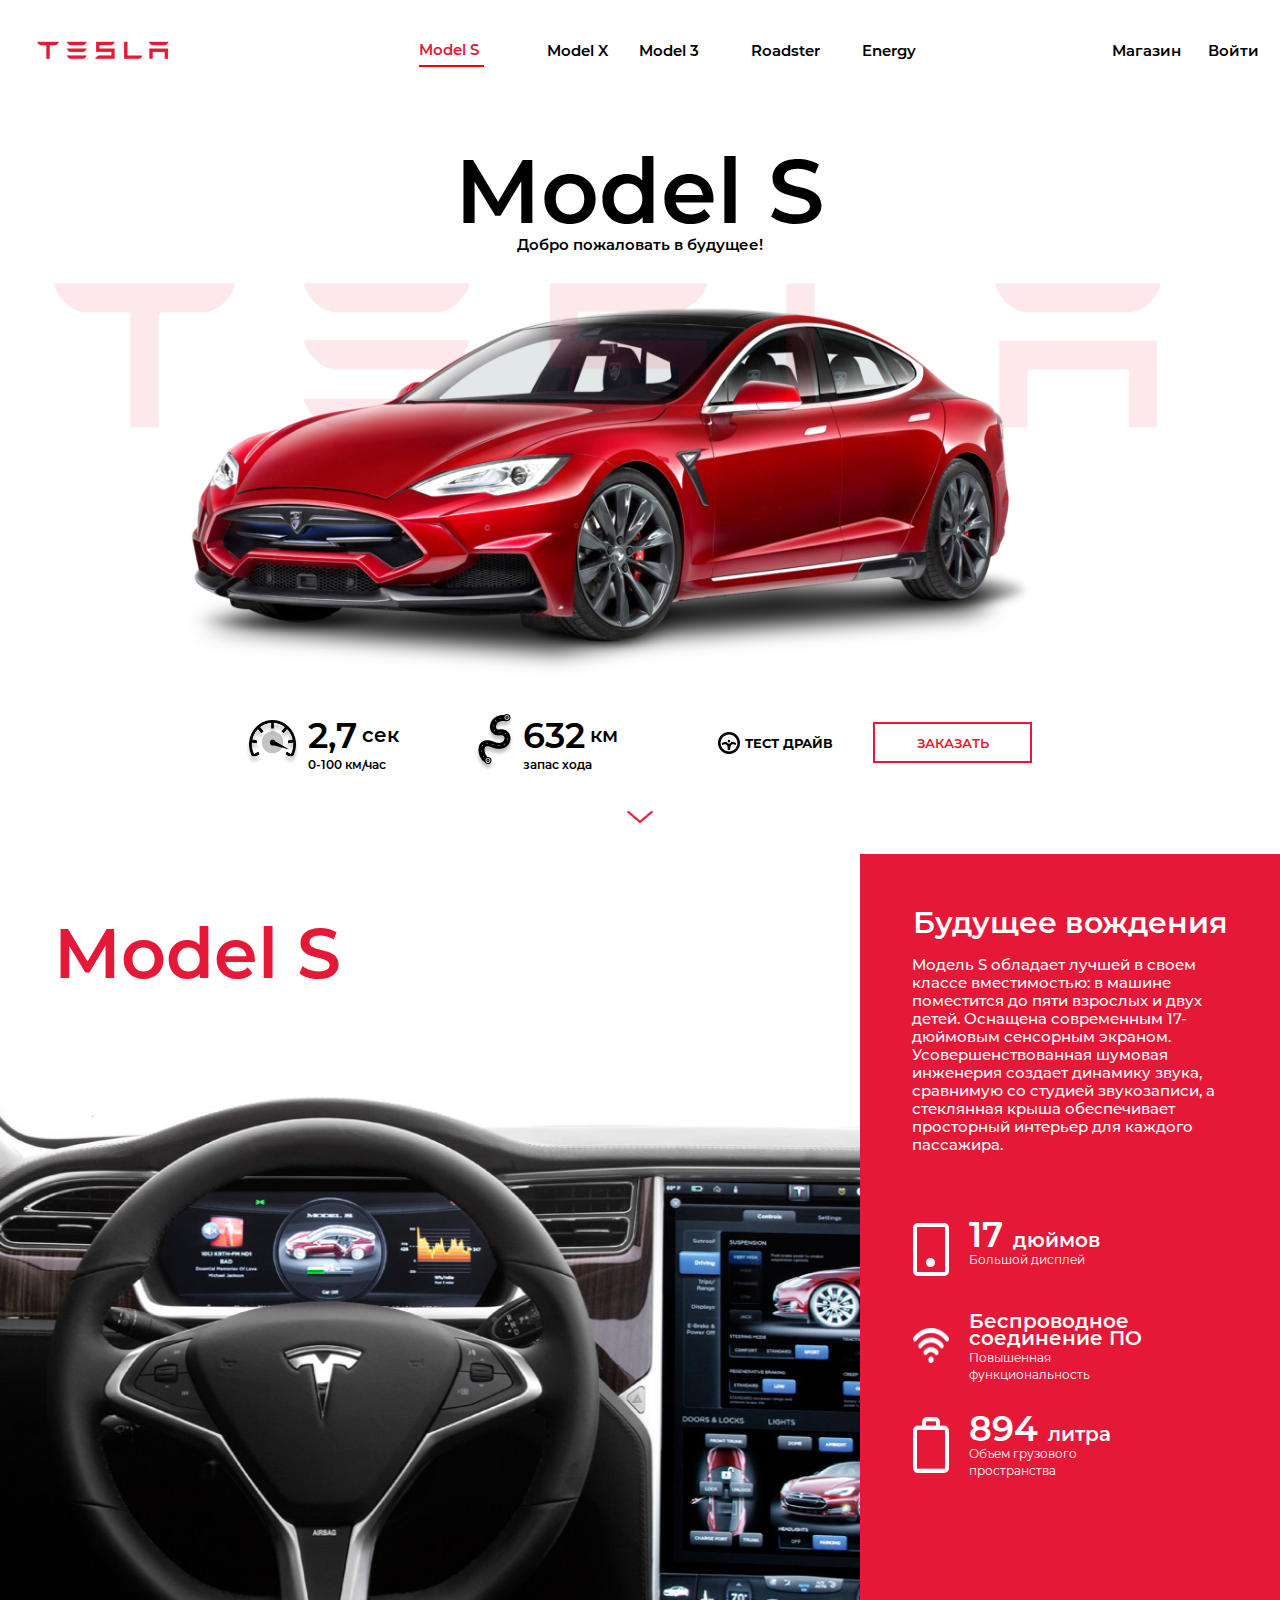
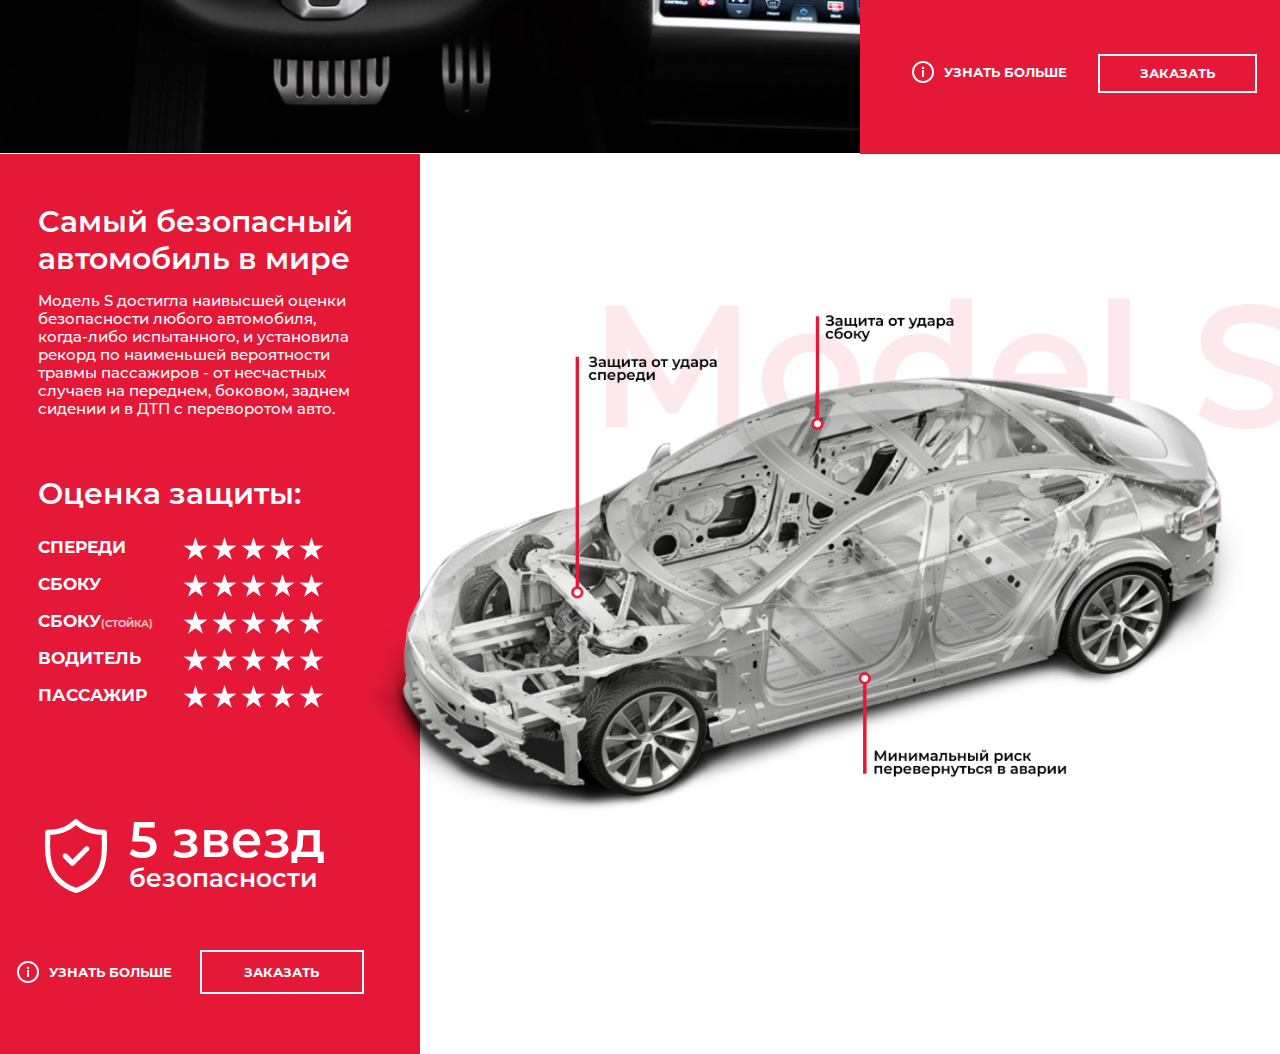
==== commit 3d504fce: "обновил 06.03" ====
--- a/index.html
+++ b/index.html
@@ -54,7 +54,7 @@
     <div class="specifications__blocksmall">
     <img class="specifications__arrow" src="img/Vector.png" alt="Картинка стрелки">
   </div>
-    <!-- <section class="salon">
+    <section class="salon">
       <div class="salon__blocktext">
       <h2 class="salon__text">Model S</h2>
     </div>
@@ -81,6 +81,7 @@
       </div>
       <div class="parameters__info">
       <a href="#" class="description__link"><img class="parameters__circle" src="img/Group circle.png" alt="Картинка восклицательный знак">Узнать больше</a>
+      <a href="#" class="description__linksmall"><img class="parameters__circle" src="img/Group 20.png" alt="Картинка восклицательный знак">Узнать больше</a>
       <a href="#" class="description__link description__link_active">Заказать</a>
     </div>
     </section>
@@ -160,9 +161,12 @@
       </div>
       <div class="schema">
         <img class="schema__title" src="img/Model S.png" alt="Картинка Модель S">
+        <img class="schema__titlesmall" src="img/Model SMob.png" alt="Картинка Модель S">
         <img class="schema__imgcar" src="img/Car frame group.png" alt="Картинка авто">
+        <img class="schema__imgcarsmall" src="img/Car frame groupiPad.png" alt="Картинка авто">
+        <img class="schema__imgcarsmallsmall" src="img/Group 18.png" alt="Картинка авто">
       </div>
-    </section> -->
+    </section>
   </section>
 </body>
 </html>--- a/style.css
+++ b/style.css
@@ -189,7 +189,6 @@
 display: flex;
 flex-direction: row;
 justify-content: center;
-/*justify-content: space-evenly;*/
 padding-top: 30px;
 }
 
@@ -205,7 +204,6 @@
 display: flex;
 flex-direction: row;
 align-items: center;
-/*margin-bottom: 1%;*/
 }
 
 .specifications__speedometer{
@@ -214,14 +212,10 @@
 }
 
 .specifications__text{
-	/*margin: 0;*/
 font-style: normal;
 font-weight: 600;
 font-size: 35px;
-/*line-height: 15px;*/
 margin-left: 8px;
-/*margin-bottom: 11%;
-margin-top: 12%;*/
 }
 
 .specifications__textbig{
@@ -232,8 +226,6 @@
 
 .specifications__road{
 margin-left: 80px;
-/*max-width: 26.4px;
-max-height: 42.37px;*/
 }
 
 .specifications__steeringred{
@@ -294,14 +286,15 @@
 display: flex;
 flex-direction: row;
 /*position: relative;*/
-margin-top: 2.5%;
-/*height: 100%;*/
+margin-top: 2.3%;
+height: 900px;
 }
 
 .salon__text{
 display: flex;
-margin-left: 5%;
-margin-bottom: 0;
+margin-left: 4.2%;
+margin-top: 4.5%;
+/*margin-bottom: 0;*/
 position: absolute;
 z-index: 1;
 max-width: 288px;
@@ -315,25 +308,20 @@
 
 .salon__blockinterior{
 	width: 100%;
-	height: 900px;
+	/*height: 900px;*/
 	background-image: url(img/2013-tesla-model-s-cockpit.png);
-background-size: cover;
+background-position-x: 6%;
+background-position-y: 55px;
+/*background-size: cover;*/
 background-repeat: no-repeat;
 }
-
-/*.salon__interior{
-display: flex;
-position: relative;
-width: 100%;
-height: 100%;
-}*/
 
 .description{
 /*display: flex;*/
-justify-content: space-around;
+/*justify-content: space-around;*/
 align-items: center;
 width: 30%;
-min-width: 440px;
+min-width: 420px;
 /*height: 100%;*/
 /*position: absolute;*/
 right: 0;
@@ -344,11 +332,13 @@
 /*display: flex;*/
 flex-direction: column;
 align-items: center;
+margin-top: 6%;
 }
 
 .description__title{
 display: flex;
 justify-content: center;
+margin-bottom: 0%;
 font-style: normal;
 font-weight: 600;
 font-size: 30px;
@@ -367,21 +357,25 @@
 color: #FFFFFF;
 }
 
+.description__linksmall{
+		display: none;
+	}
+
 .parameters{
-position: relative;
-top:5%;
-max-width: 316px;
+/*position: relative;*/
+/*top:5%;*/
+margin-top: 13%;
+margin-right: 13%;
+max-width: 260px;
 display: flex;
 flex-direction: column;
-
 }
 
 .parameters__block{
 display: flex;
-margin-bottom: 5%;
+margin-bottom: 14%;
 max-width: 269px;
-line-height: 15px;
-
+line-height: 17px;
 color: #FFFFFF;
 }
 
@@ -393,13 +387,13 @@
 .parameters__wifi{
 max-width: 36px;
 height: 35px;
-margin-top: 5%;
+margin-top: 6%;
 }
 
 .parameters__petrol{
 max-width: 36px;
-height: 44px;
-margin-top: 5px;
+height: 56px;
+/*margin-top: 5px;*/
 }
 
 .parameters__small{
@@ -423,8 +417,10 @@
 
 .parameters__info{
 display: flex;
+width: 90%;
 height: 5%;
-justify-content: space-around;
+margin-top: 32%;
+justify-content: space-evenly;
 align-items: flex-end;
 }
 
@@ -442,6 +438,7 @@
 flex-direction: row;
 justify-content: center;
 align-items: center;
+margin-left: 5%;
 }
 
 .description__link_active {
@@ -456,7 +453,6 @@
 
 
 .safety{
-	/*border: 5px solid blue;*/
 display: flex;
 flex-direction: row;
 height: 900px;
@@ -464,20 +460,20 @@
 }
 
 .safety__block{
-	/*border: 5px solid orange;*/
 display: flex;
 /*position: relative;*/
 flex-direction: column;
-align-items: center;
+/*align-items: center;*/
 width: 30%;
-min-width: 440px;
+min-width: 420px;
 background-color: #E51937;
 color: #FFFFFF;
 }
 
 .safety__description{
 width: 316px;
-margin-top: 20px;
+margin-top: 25px;
+margin-left: 9%
 }
 
 .safety__title{
@@ -485,6 +481,7 @@
 font-weight: 600;
 font-size: 30px;
 line-height: 37px;
+margin-bottom: 0%;
 }
 
 .safety__text{
@@ -497,6 +494,8 @@
 .stars{
 position: relative;
 max-width: 316px;
+margin-left: 9%;
+margin-top: 4%;
 }
 
 .stars__subtitle{
@@ -540,12 +539,15 @@
 flex-direction: column;
 width: 347px;
 height: 250px;
+margin-left: 4%;
+margin-top: 4%;
 }
 
 .fivestars__safety{
 display: flex;
 flex-direction: row;
 margin-top: 80px;
+margin-left: 8%;
 }
 
 .fivestars__shield{
@@ -555,9 +557,9 @@
 
 .fivestars__textstars{
 position: relative;
-margin-left: 10px;
-margin-top: 0;
-margin-bottom: 0;
+margin-left: 7%;
+margin-top: 2%;
+margin-bottom: 7%;
 font-style: normal;
 font-weight: 600;
 font-size: 50px;
@@ -596,7 +598,7 @@
 display: flex;
 align-items: center;
 justify-content: center;
-margin-right: 10px;
+/*margin-right: 10px;*/
 }
 
 .fivestars__link{
@@ -628,14 +630,29 @@
 position: relative;
 display: flex;
 width: 80%;
-top: 100px;
-left: 17%;
-}
+top: 16%;
+left: 21.5%;
+}
+
+.schema__titlesmall{
+		display: none;
+	}
 
 .schema__imgcar{
 display: flex;
-width: 100%;
-}
+position: relative;
+width: 105%;
+top: 3%;
+right: 8.8%;
+}
+
+.schema__imgcarsmall{
+	display: none;
+}
+
+.schema__imgcarsmallsmall{
+		display: none;
+	}
 
 
 
@@ -657,6 +674,22 @@
 		display: none;
 	}
 	.specifications__roadsmallsmall{
+		display: none;
+	}
+
+	.description__linksmall{
+		display: none;
+	}
+
+	.schema__imgcarsmall{
+		display: none;
+	}
+
+	.schema__imgcarsmallsmall{
+		display: none;
+	}
+
+	.schema__titlesmall{
 		display: none;
 	}
 }
@@ -814,15 +847,20 @@
 
 	.salon{
 		flex-direction: column;
+		height: 0%;
 	}
 
 	.salon__text{
 		align-items: flex-end;
-		right: 50px;
+		right: 45px;
+		margin-top: 8%;
 	}
 
 	.salon__blockinterior{
-		height: 500px;
+		height: 552px;
+		background-image: url(img/2013-tesla-model-s-cockpitiPad.png);
+		background-position-y: 50px;
+		/*background-size: cover;*/
 	}
 
 	.description{
@@ -830,32 +868,130 @@
 		flex-direction: row;
 		flex-wrap: wrap;
 		width: 100%;
-		align-items: center;
+		height: 486px;
+		align-items: flex-start;
+		justify-content: space-around;
+	}
+
+	.description__blocktext{
+		margin-top: 4%;
+		margin-right: 4%;
+	}
+
+	.description__link{
+		
+		display: none;
+	}
+
+	.description__linksmall{
+		display: flex;
+		font-size: 16px;
+		font-style: normal;
+font-weight: bold;
+/*font-size: 13px;*/
+line-height: 16px;
+text-align: center;
+text-transform: uppercase;
+color: #FFFFFF;
+text-decoration: none;
+padding: 10px;
+display: flex;
+flex-direction: row;
+justify-content: center;
+align-items: center;
+margin-left: 4%;
+	}
+
+	.description__link_active{
+		border: 2px solid #FFFFFF;
+		width: 202px;
+		height: 33px;
+		display: flex;
+		font-size: 16px;
+		font-style: normal;
+font-weight: bold;
+/*font-size: 13px;*/
+line-height: 16px;
+text-align: center;
+text-transform: uppercase;
+color: #FFFFFF;
+text-decoration: none;
+padding: 10px;
+display: flex;
+flex-direction: row;
+justify-content: center;
+align-items: center;
+	}
+
+	.parameters{
+		margin-top: 9%;
+		margin-right: 2%;
+	}
+
+	.parameters__block{
+		margin-bottom: 10%;
 	}
 
 	.parameters__info{
-		margin-bottom: 2%;
+		justify-content: center;
+		margin-top: 4%;
+		margin-right: 4%;
+		/*margin-bottom: 2%;*/
 	}
 
 	.safety{
-		/*border: 5px solid orange;*/
 		flex-direction: column-reverse;
 		height: 100%;
 	}
 
 	.safety__block{
-		/*border: 3px solid blue;*/
 		/*position: relative;*/
 		flex-direction: row;
 		flex-wrap: wrap;
 		justify-content: space-around;
 		width: 100%;
-		height: 100%;
-		padding: 10% 0;
+		height: 487px;
+		/*padding: 10% 0;*/
+	}
+
+	.safety__description{
+		margin-top: 40px;
+		margin-left: 0;
+	}
+
+	.stars{
+		margin-left: 0;
+		margin-right: 2%;
+		margin-top: 40px;
+	}
+
+	.stars__block{
+		margin-right: 0;
+		margin-left: 33px;
+	}
+	.fivestars{
+		height: 100px;
+		/*margin-left: 16%;*/
+		margin-top: 0;
+		margin-right: 17%;
 	}
 
 	.fivestars__safety{
 		display: none;
+	}
+
+	.fivestars__active{
+		width: 460px;
+		margin-top: 7%;
+	}
+
+	.fivestars__menu{
+		width: 220px;
+		height: 50px;
+	}
+
+	.fivestars__link{
+		font-size: 16px;
 	}
 
 	.schema{
@@ -865,12 +1001,29 @@
 	}
 
 	.schema__imgcar{
+		display: none;
 		width: 90%;
 	}
 
+	.schema__imgcarsmall{
+		display: flex;
+		position: relative;
+		bottom: 32px;
+		right: 18px;
+	}
+
+	.schema__imgcarsmallsmall{
+		display: none;
+	}
+
 	.schema__title{
-		width: 70%;
-		top: 0;
+		width: 76%;
+		top: 70px;
+		left: 0.7%;
+	}
+
+	.schema__titlesmall{
+		display: none;
 	}
 }
 
@@ -885,14 +1038,18 @@
 		display: none;
 	}
 
+	.header{
+		padding-top: 0px;
+	}
+
 	.header__title{
 		width: 138px;
 		height: 42px;
-		margin-top: 30%;
+		/*margin-top: 30%;*/
 	}
 
 	.header__burger{
-		margin-top: 30%;
+		/*margin-top: 30%;*/
 		margin-right: 3%;
 	}
 
@@ -914,7 +1071,7 @@
 	}
 
 	.start{
-		margin-top: 6%;
+		margin-top: -7%;
 	}
 
 	.start__title{
@@ -1012,29 +1169,99 @@
 	.salon{
 		display: flex;
 		flex-direction: column;
-	}
-
-	.salon__text{
+		margin-top: 0;
+	}
+
+	.salon__blocktext{
 		display: none;
 	}
 
 	.description{
 		position: relative;
-		flex-direction: column;
+		flex-direction: row;
 		flex-wrap: wrap;
 		width: 100%;
-		min-width: 375px;
+		height: 304px;
+		min-width: 0px;
 		justify-content: center;
+	}
+
+	.description__blocktext{
+		margin-top: 0%;
+		margin-right: 0%;
+	}
+
+	.description__title{
+		margin-top: 5%;
+	}
+
+	.salon__blockinterior{
+		background-image: url(img/2013-tesla-model-s-cockpitMob.png);
+	height: 325px;
+	background-position-y: 1%;
+	}
+
+	.parameters{
+		display: none;
+	}
+
+	.parameters__info{
+		display: none;
 	}
 
 	.safety__block{
 		flex-direction: column;
+		align-items: center;
+		justify-content: flex-start;
 		min-width: 375px;
+		height: 304px;
+	}
+
+	.safety__description{
+		margin-top: 15px;
+	}
+
+	.safety__title{
+		margin-top: 0;
+	}
+
+	.stars{
+		display: none;
+	}
+
+	.fivestars{
+		display: none;
+	}
+
+	.schema{
+		height: 295px;
 	}
 
 	.schema__title{
+		display: none;
 		width: 70%;
 		top: 50px;
 		left: 0;
 	}
+
+	.schema__titlesmall{
+		display: flex;
+		position: relative;
+		top: 16%;
+	}
+
+	.schema__imgcar{
+		display: none;
+	}
+
+	.schema__imgcarsmall{
+		display: none;
+	}
+
+	.schema__imgcarsmallsmall{
+		display: flex;
+		position: relative;
+		right: 2%;
+		bottom: 7%;
+	}
 }